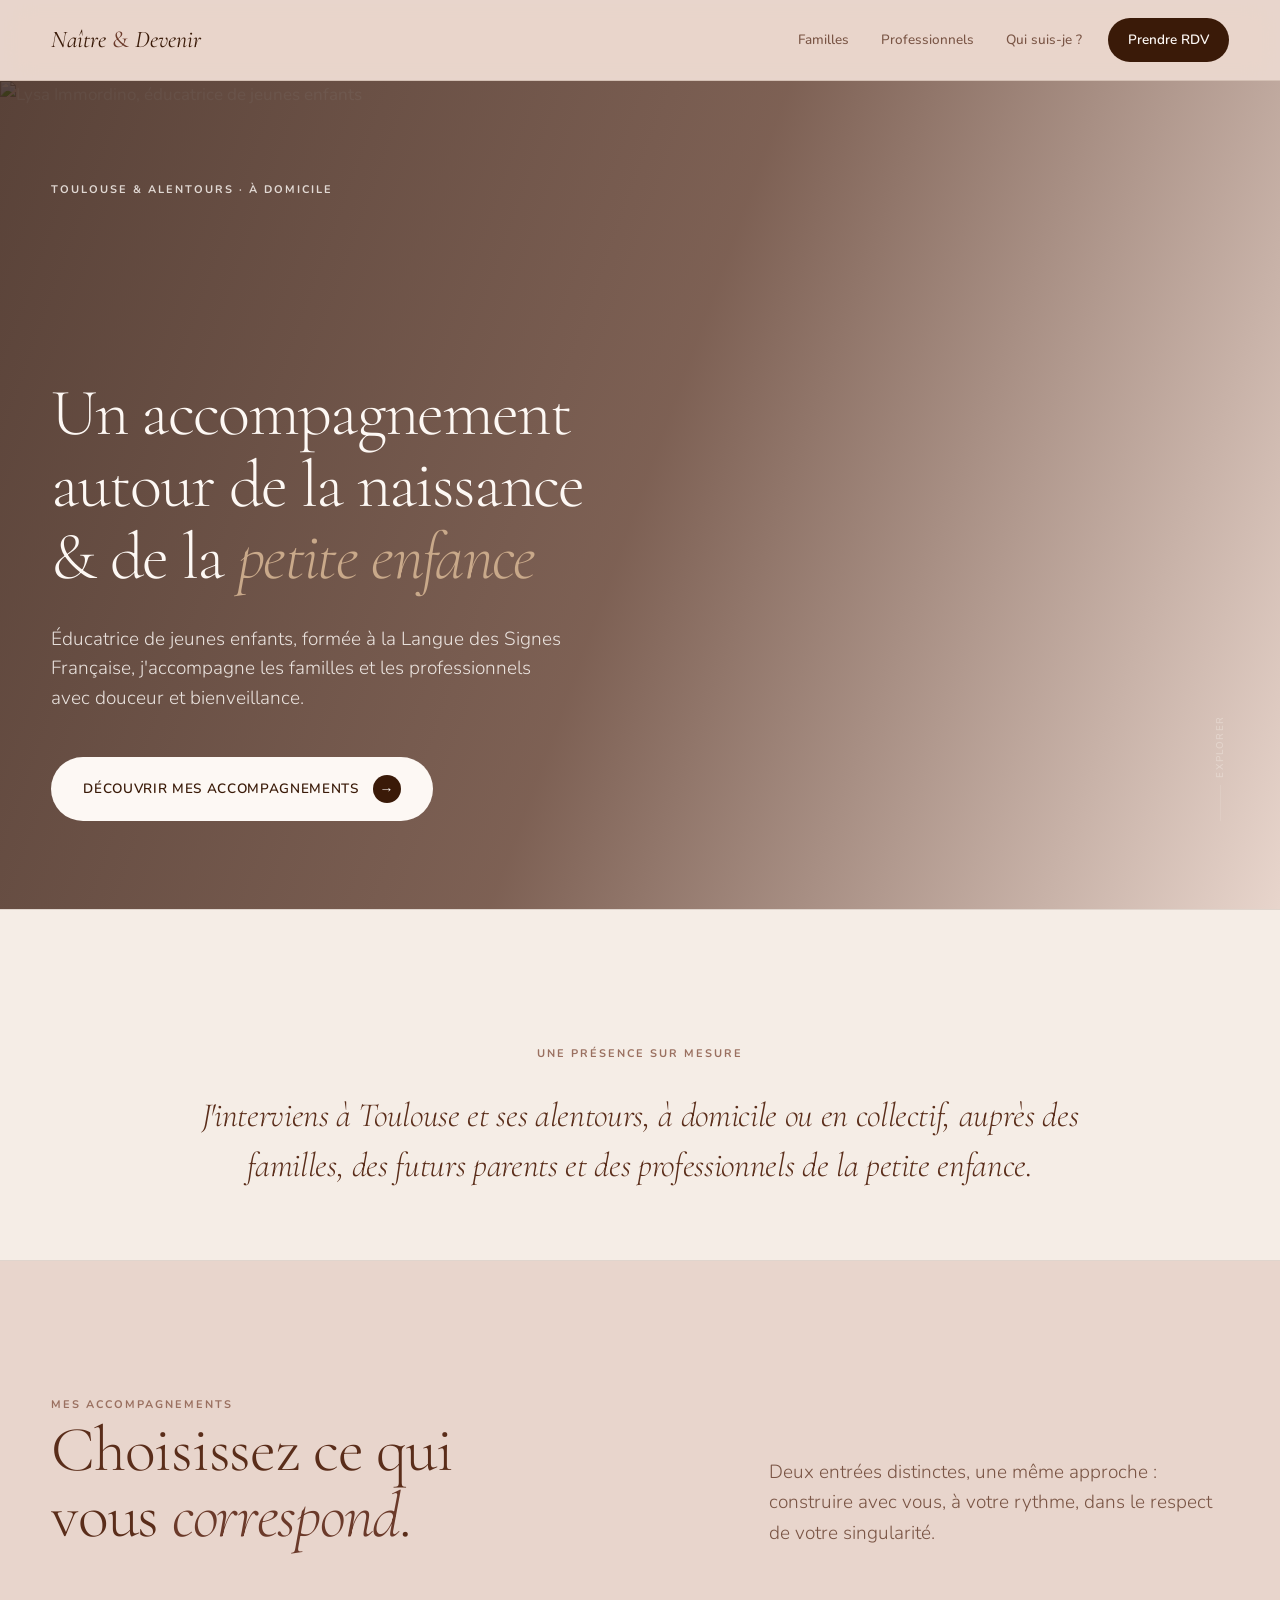
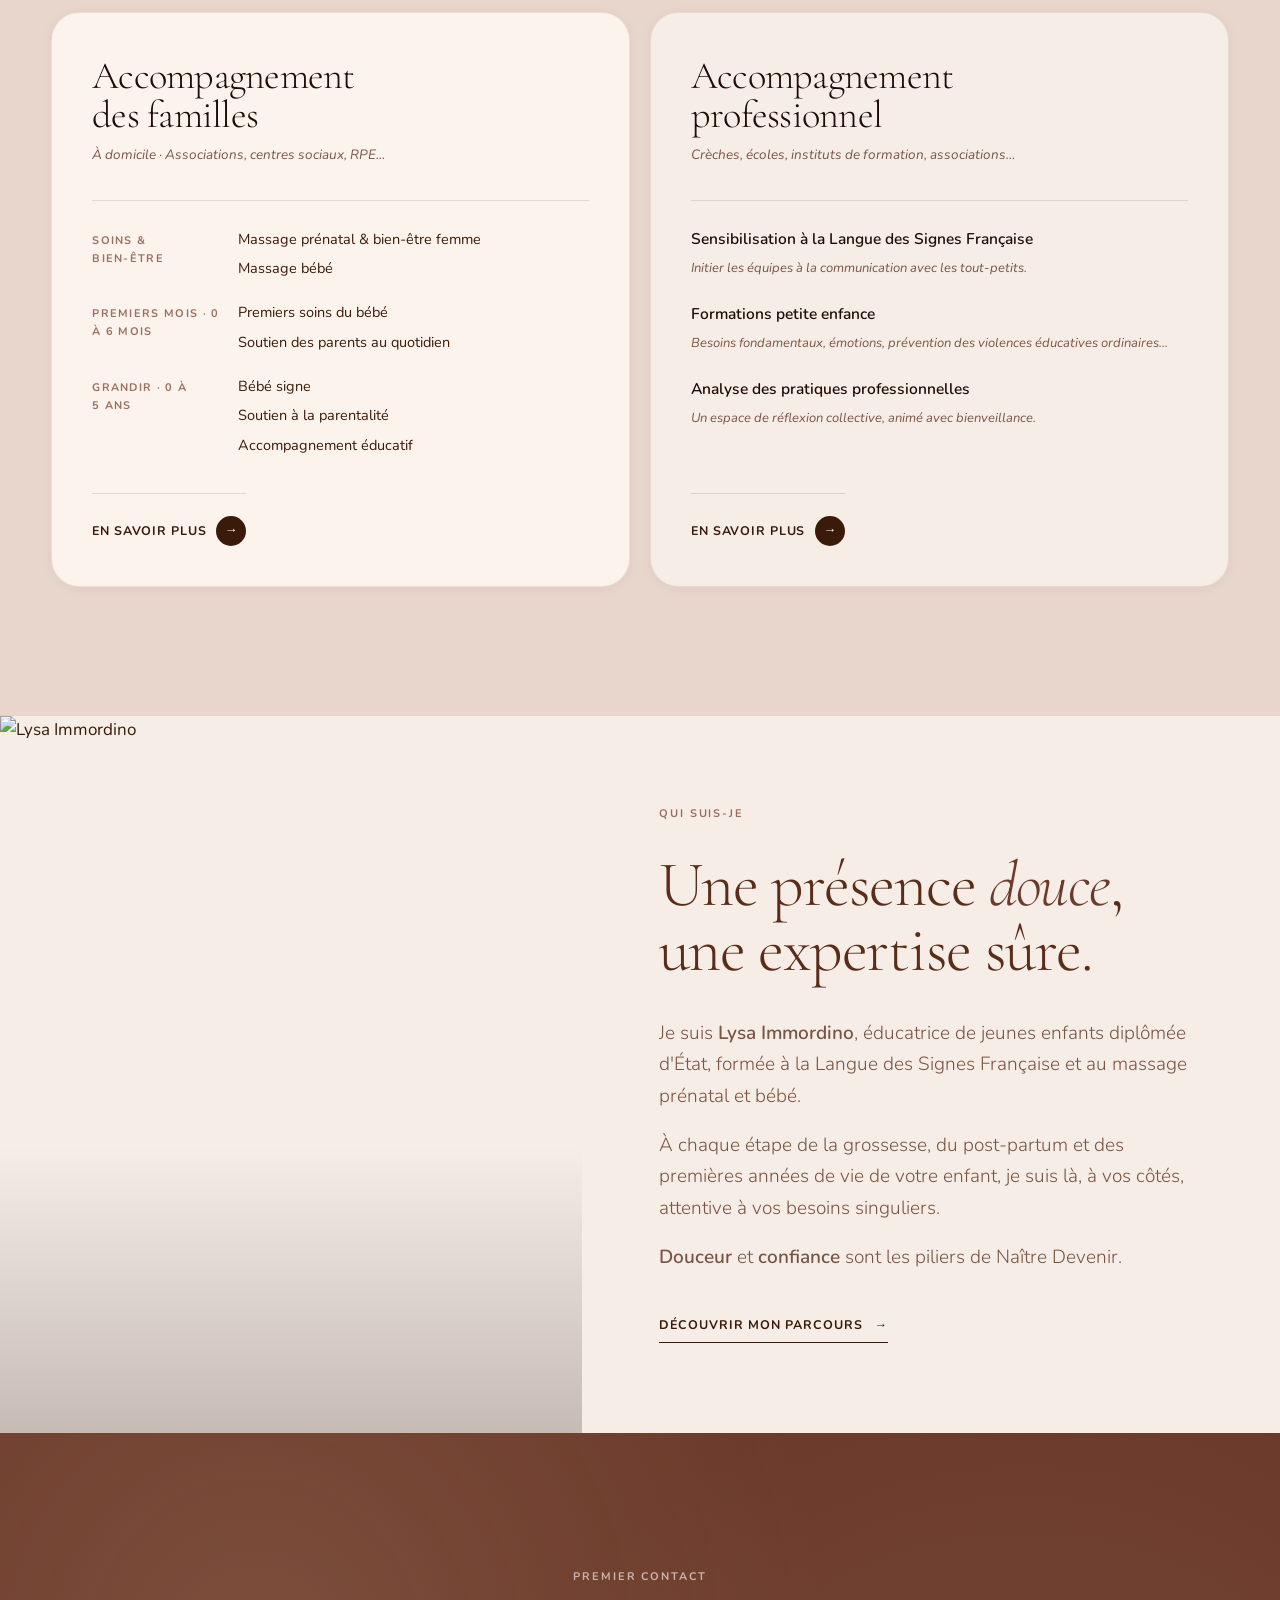
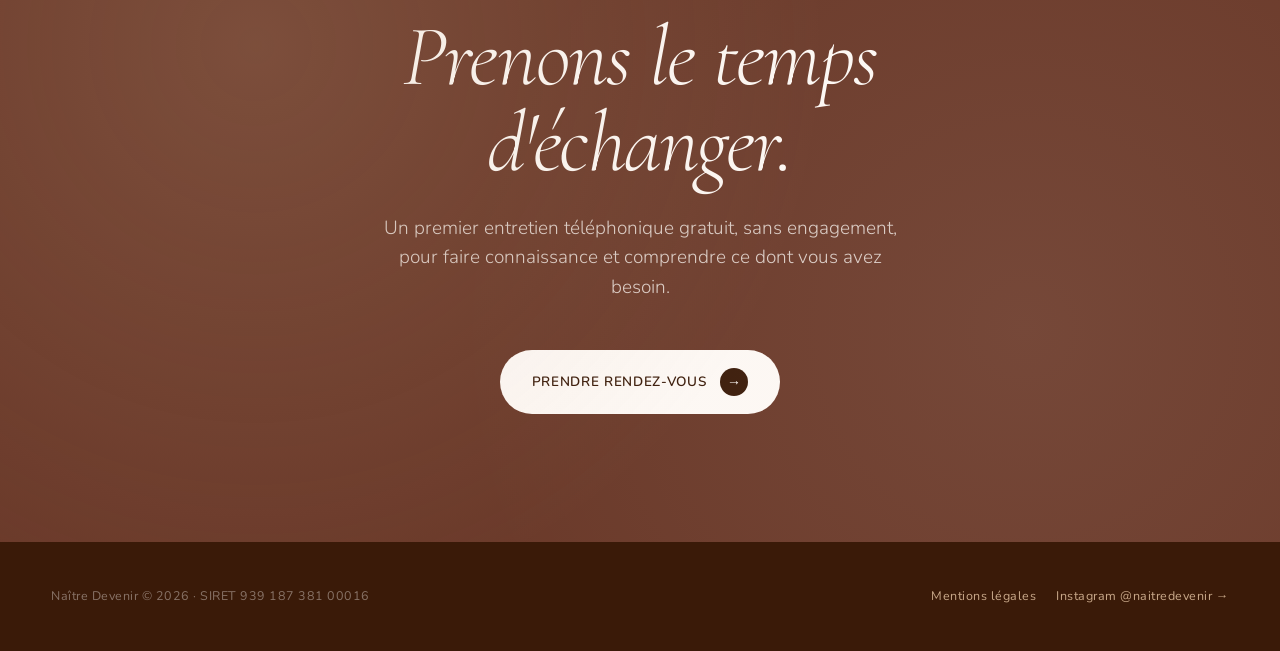
==== index.html @ 101b2326 "Add files via upload" ====
<!DOCTYPE html>
<html lang="fr">
<head>
  <meta charset="UTF-8">
  <meta name="viewport" content="width=device-width, initial-scale=1.0">
  <title>Naître Devenir — Accompagnement périnatal et petite enfance à Toulouse</title>
  <meta name="description" content="Lysa Immordino, éducatrice de jeunes enfants à Toulouse. Accompagnement des familles et formations professionnelles autour de la naissance et de la petite enfance.">
  <link rel="stylesheet" href="/style.css">
  <link rel="icon" href="/favicon.ico" type="image/x-icon">
  <link rel="icon" href="/favicon.svg" type="image/svg+xml">
  <link rel="apple-touch-icon" href="/apple-touch-icon.png">
</head>
<body>

  <!-- NAV -->
  <header class="nav">
    <div class="container nav-inner">
      <a class="nav-logo" href="/">Naître <em>&amp;</em> Devenir</a>
      <nav class="nav-links" aria-label="Navigation principale">
        <a href="/familles.html">Familles</a>
        <a href="/professionnels.html">Professionnels</a>
        <a href="/qui-suis-je.html">Qui suis-je&nbsp;?</a>
        <a href="#" class="cta js-contact">Prendre RDV</a>
      </nav>
      <button class="nav-burger js-burger" aria-label="Ouvrir le menu" aria-expanded="false">
        <span></span><span></span><span></span>
      </button>
    </div>
  </header>
  <nav class="nav-mobile" id="navMobile" aria-label="Navigation mobile">
    <a href="/familles.html">Familles</a>
    <a href="/professionnels.html">Professionnels</a>
    <a href="/qui-suis-je.html">Qui suis-je&nbsp;?</a>
    <a href="#" class="js-contact">Prendre RDV</a>
  </nav>

  <!-- HERO -->
  <section class="hero">
    <div class="hero-media">
      <img src="/images/hero-lysa.jpg" alt="Lysa Immordino, éducatrice de jeunes enfants" />
    </div>
    <div class="container hero-frame">
      <div class="hero-top">
        <span class="eyebrow">Toulouse &amp; alentours · à domicile</span>
      </div>
      <div class="hero-body">
        <h1>Un accompagnement<br>autour de la naissance<br>&amp; de la <em>petite enfance</em></h1>
        <p class="lede">Éducatrice de jeunes enfants, formée à la Langue des Signes Française, j'accompagne les familles et les professionnels avec douceur et bienveillance.</p>
        <a href="/familles.html" class="btn">
          Découvrir mes accompagnements
          <span class="btn-arrow">→</span>
        </a>
      </div>
    </div>
    <div class="scroll-hint">
      <span>Explorer</span>
      <div class="scroll-line"></div>
    </div>
  </section>

  <!-- LEDE -->
  <section class="lede-section">
    <div class="container">
      <span class="eyebrow">Une présence sur mesure</span>
      <p>J'interviens à Toulouse et ses alentours, à domicile ou en collectif, auprès des familles, des futurs parents et des professionnels de la petite enfance.</p>
    </div>
  </section>

  <!-- ACCOMPAGNEMENTS -->
  <section class="approach">
    <div class="container">
      <div class="section-head">
        <div>
          <span class="eyebrow">Mes accompagnements</span>
          <h2>Choisissez ce qui<br>vous <em>correspond</em>.</h2>
        </div>
        <p class="head-aside">Deux entrées distinctes, une même approche : construire avec vous, à votre rythme, dans le respect de votre singularité.</p>
      </div>

      <div class="approach-grid">

        <article class="approach-card approach-card--families">
          <h3 class="card-title">Accompagnement<br>des familles</h3>
          <p class="card-context">À domicile · Associations, centres sociaux, RPE…</p>
          <div class="card-groups">
            <div class="card-group">
              <span class="group-label">Soins &amp; bien-être</span>
              <ul class="group-items">
                <li>Massage prénatal &amp; bien-être femme</li>
                <li>Massage bébé</li>
              </ul>
            </div>
            <div class="card-group">
              <span class="group-label">Premiers mois · 0 à 6&nbsp;mois</span>
              <ul class="group-items">
                <li>Premiers soins du bébé</li>
                <li>Soutien des parents au quotidien</li>
              </ul>
            </div>
            <div class="card-group">
              <span class="group-label">Grandir · 0 à 5&nbsp;ans</span>
              <ul class="group-items">
                <li>Bébé signe</li>
                <li>Soutien à la parentalité</li>
                <li>Accompagnement éducatif</li>
              </ul>
            </div>
          </div>
          <a href="/familles.html" class="card-cta">
            En savoir plus <span class="arrow">→</span>
          </a>
        </article>

        <article class="approach-card approach-card--pros">
          <h3 class="card-title">Accompagnement<br>professionnel</h3>
          <p class="card-context">Crèches, écoles, instituts de formation, associations…</p>
          <ul class="pros-list">
            <li>
              <div class="body">
                <strong>Sensibilisation à la Langue des Signes Française</strong>
                <em>Initier les équipes à la communication avec les tout-petits.</em>
              </div>
            </li>
            <li>
              <div class="body">
                <strong>Formations petite enfance</strong>
                <em>Besoins fondamentaux, émotions, prévention des violences éducatives ordinaires…</em>
              </div>
            </li>
            <li>
              <div class="body">
                <strong>Analyse des pratiques professionnelles</strong>
                <em>Un espace de réflexion collective, animé avec bienveillance.</em>
              </div>
            </li>
          </ul>
          <a href="/professionnels.html" class="card-cta">
            En savoir plus <span class="arrow">→</span>
          </a>
        </article>

      </div>
    </div>
  </section>

  <!-- QUI SUIS-JE -->
  <section class="about">
    <div class="about-grid">
      <div class="about-media">
        <img src="/images/lysa-portrait.jpg" alt="Lysa Immordino" />
      </div>
      <div class="about-body">
        <span class="eyebrow">Qui suis-je</span>
        <h2>Une présence <em>douce</em>,<br>une expertise sûre.</h2>
        <p>Je suis <strong>Lysa Immordino</strong>, éducatrice de jeunes enfants diplômée d'État, formée à la Langue des Signes Française et au massage prénatal et bébé.</p>
        <p>À chaque étape de la grossesse, du post-partum et des premières années de vie de votre enfant, je suis là, à vos côtés, attentive à vos besoins singuliers.</p>
        <p><strong>Douceur</strong> et <strong>confiance</strong> sont les piliers de Naître Devenir.</p>
        <a href="/qui-suis-je.html" class="about-link">Découvrir mon parcours <span>→</span></a>
      </div>
    </div>
  </section>

  <!-- CONTACT -->
  <section class="cta-band">
    <div class="container">
      <span class="eyebrow">Premier contact</span>
      <h2>Prenons le temps<br>d'échanger.</h2>
      <p>Un premier entretien téléphonique gratuit, sans engagement, pour faire connaissance et comprendre ce dont vous avez besoin.</p>
      <a href="#" class="btn js-contact">
        Prendre rendez-vous
        <span class="btn-arrow">→</span>
      </a>
    </div>
  </section>

  <!-- FOOTER -->
  <footer>
    <div class="container footer-inner">
      <p>Naître Devenir © 2026 · SIRET 939 187 381 00016</p>
      <div class="footer-links">
        <a href="/mentions-legales.html">Mentions légales</a>
        <a href="https://www.instagram.com/naitredevenir/" target="_blank" rel="noopener">Instagram @naitredevenir →</a>
      </div>
    </div>
  </footer>

  <!-- MODAL CONTACT -->
  <div class="contact-modal" id="contactModal">
    <div class="contact-modal-overlay"></div>
    <div class="contact-modal-content">
      <button class="contact-modal-close" aria-label="Fermer">&times;</button>
      
      <h2>Prendre rendez-vous</h2>
      <p class="contact-modal-intro">Un premier échange gratuit pour discuter de vos besoins.</p>
      
      <form id="contactForm" class="contact-form">
        <div class="form-group">
          <label for="name">Nom *</label>
          <input type="text" id="name" name="name" required>
        </div>
        
        <div class="form-group">
          <label for="email">Email *</label>
          <input type="email" id="email" name="email" required>
        </div>
        
        <div class="form-group">
          <label for="phone">Téléphone</label>
          <input type="tel" id="phone" name="phone">
        </div>
        
        <div class="form-group">
          <label for="message">Message *</label>
          <textarea id="message" name="message" rows="5" required></textarea>
        </div>
        
        <button type="submit" class="btn">Envoyer</button>
      </form>
    </div>
  </div>

  <script src="/app.js"></script>

</body>
</html>
---- style.css ----
/* ============================================================
   style.css — Naître & Devenir
   ============================================================ */

@import url("https://fonts.googleapis.com/css2?family=Cormorant+Garamond:ital,wght@0,300;0,400;0,500;1,300;1,400&family=Nunito:wght@300;400;500;600;700&display=swap");

/* ============================================================
   TOKENS
   ============================================================ */
:root {
  /* Palette */
  --bg:            #e8d5cc;
  --bg-warm:       #f5ede6;
  --bg-cream:      #fdf8f4;
  --ink:           #1f0c04;
  --ink-deep:      #3a1a08;
  --ink-medium:    #5a2d1a;
  --ink-soft:      #7a5545;
  --ink-mute:      #9a7060;
  --accent:        #6b3a2a;
  --accent-light:  #c9a98a;
  --accent-mid:    #b5936f;
  --line:          rgba(58,26,8,.11);

  /* Typography */
  --serif: "Cormorant Garamond", serif;
  --sans:  "Nunito", sans-serif;
  --t-xs:   11px;
  --t-sm:   13px;
  --t-base: 17px;
  --t-md:   19px;
  --t-lg:   22px;
  --t-xl:   28px;
  --t-2xl:  36px;
  --t-hero: clamp(40px, 5.2vw, 78px);

  /* Layout */
  --max:      1320px;
  --max-read: 760px;
  --pad:      clamp(24px, 4vw, 56px);
  --sy:       clamp(80px, 10vw, 150px);
  --card-r:   28px;
}

/* ============================================================
   RESET & BASE
   ============================================================ */
*, *::before, *::after { box-sizing: border-box; margin: 0; padding: 0; }
html { scroll-behavior: smooth; }
body {
  font-family: var(--sans);
  background: var(--bg);
  color: var(--ink-deep);
  font-size: var(--t-base);
  line-height: 1.65;
  -webkit-font-smoothing: antialiased;
}
img  { display: block; max-width: 100%; }
a    { color: inherit; text-decoration: none; }
ul   { list-style: none; }
::selection { background: #e9d5cb; color: #fff; }

/* ============================================================
   LAYOUT
   ============================================================ */
.container {
  width: 100%;
  max-width: var(--max);
  margin: 0 auto;
  padding-left: var(--pad);
  padding-right: var(--pad);
}

/* ============================================================
   PRIMITIVES
   ============================================================ */
.eyebrow {
  display: inline-flex;
  align-items: center;
  font-size: var(--t-xs);
  font-weight: 700;
  letter-spacing: .18em;
  text-transform: uppercase;
  color: var(--ink-mute);
}

/* ============================================================
   NAV
   ============================================================ */
.nav {
  position: sticky; top: 0; z-index: 50;
  background: rgba(232,213,204,.88);
  backdrop-filter: saturate(160%) blur(16px);
  -webkit-backdrop-filter: saturate(160%) blur(16px);
  border-bottom: 1px solid var(--line);
}
.nav-inner {
  display: flex;
  align-items: center;
  justify-content: space-between;
  padding-top: 18px;
  padding-bottom: 18px;
}
.nav-logo {
  font-family: var(--serif);
  font-style: italic;
  font-size: 24px;
  color: var(--ink-deep);
}
.nav-logo em { font-style: normal; color: var(--accent); }
.nav-links { display: flex; align-items: center; gap: 4px; }
.nav-links a {
  font-size: 13.5px;
  color: var(--ink-soft);
  padding: 9px 14px;
  border-radius: 999px;
  transition: color .2s, background .2s;
  font-weight: 500;
}
.nav-links a:hover  { color: var(--ink-deep); background: #ebd6cc; }
.nav-links a.active { color: var(--ink-deep); background: #ebd6cc; font-weight: 700; }
.nav-links a.cta    {
  background: var(--ink-deep);
  color: var(--bg-cream);
  font-weight: 600;
  padding: 11px 20px;
  margin-left: 8px;
}
.nav-links a.cta:hover { background: var(--accent); }

/* === NAV HAMBURGER & OVERLAY === */
.nav-burger {
  display: none; flex-direction: column; justify-content: center; gap: 5px;
  background: none; border: none; cursor: pointer;
  padding: 8px; border-radius: 8px; transition: background .2s;
}
.nav-burger:hover { background: rgba(58,26,8,.08); }
.nav-burger span {
  display: block; width: 22px; height: 1.5px;
  background: var(--ink-deep); border-radius: 2px;
  transition: transform .3s ease, opacity .2s ease;
  transform-origin: center;
}
.nav-burger.open span:nth-child(1) { transform: translateY(6.5px) rotate(45deg); }
.nav-burger.open span:nth-child(2) { opacity: 0; transform: scaleX(0); }
.nav-burger.open span:nth-child(3) { transform: translateY(-6.5px) rotate(-45deg); }

.nav-mobile {
  display: none; position: fixed; inset: 0;
  background: #f5ede6; z-index: 49;
  flex-direction: column; align-items: flex-start; justify-content: center;
  padding: 80px var(--pad) 60px; gap: 4px;
}
.nav-mobile.open { display: flex; }
.nav-mobile a {
  font-family: var(--serif); font-weight: 300;
  font-size: clamp(36px,9vw,52px); line-height: 1.25;
  color: var(--ink-deep); letter-spacing: -.02em;
  padding: 6px 0; text-decoration: none;
  transition: color .2s, transform .25s cubic-bezier(.2,.7,.2,1);
}
.nav-mobile a:hover { color: var(--accent); transform: translateX(8px); }
.nav-mobile .js-contact {
  margin-top: 32px;
  font-family: var(--serif);
  font-weight: 300;
  font-size: clamp(36px, 9vw, 52px);
  line-height: 1.25;
  color: var(--ink-deep);
  letter-spacing: -.02em;
  padding: 6px 0;
  text-decoration: none;
  transition: color .2s, transform .25s cubic-bezier(.2,.7,.2,1);
}

/* ============================================================
   BUTTONS
   ============================================================ */
.btn {
  display: inline-flex;
  align-items: center;
  gap: 14px;
  padding: 18px 32px;
  font-size: 13.5px;
  font-weight: 600;
  letter-spacing: .05em;
  text-transform: uppercase;
  background: var(--bg-cream);
  color: var(--ink-deep);
  border-radius: 999px;
  transition: background .25s, transform .3s cubic-bezier(.2,.7,.2,1);
}
.btn:hover { background: #f0e6de; transform: translateX(5px); }
.btn-arrow {
  display: inline-flex;
  width: 28px; height: 28px;
  border-radius: 50%;
  background: var(--ink-deep);
  color: var(--bg-cream);
  align-items: center;
  justify-content: center;
  font-size: 14px;
  flex-shrink: 0;
}

/* ============================================================
   INDEX — HERO (full-bleed)
   ============================================================ */
.hero {
  position: relative;
  height: min(92vh, 920px);
  min-height: 640px;
  width: 100%;
  overflow: hidden;
  background: var(--bg);
  color: var(--bg-cream);
  isolation: isolate;
}
.hero-media { position: absolute; inset: 0; z-index: -2; }
.hero-media img { width: 100%; height: 100%; object-fit: cover; }
.hero-media::after {
  content: "";
  position: absolute; inset: 0;
  background: linear-gradient(
    110deg,
    rgba(53,29,19,.8) 0%,
    rgba(80,47,33,.7) 50%,
    rgba(31,12,4,0)   100%
  );
  z-index: 1;
}
.hero-frame {
  position: relative;
  height: 100%;
  display: flex;
  flex-direction: column;
  justify-content: flex-end;
  padding-top:    clamp(60px, 8vw, 100px);
  padding-bottom: clamp(48px, 7vw, 88px);
}
.hero-top { display: flex; align-items: flex-start; margin-bottom: auto; }
.hero-top .eyebrow { color: rgba(253,248,244,.82); }
.hero-body { max-width: 800px; }
.hero-body h1 {
  font-family: var(--serif);
  font-weight: 300;
  font-size: var(--t-hero);
  line-height: 1.08;
  letter-spacing: -.025em;
  color: var(--bg-cream);
  margin-top: 24px;
  margin-bottom: 32px;
}
.hero-body h1 em { font-style: italic; color: var(--accent-light); }
.hero-body .lede {
  font-size: var(--t-md);
  line-height: 1.55;
  max-width: 520px;
  color: rgba(253,248,244,.86);
  margin-bottom: 44px;
  font-weight: 300;
}

/* Scroll hint */
.scroll-hint {
  position: absolute;
  bottom: clamp(48px, 7vw, 88px);
  right: var(--pad);
  display: flex;
  flex-direction: column;
  align-items: center;
  gap: 8px;
  color: rgba(253,248,244,.32);
  font-size: .62rem;
  letter-spacing: .12em;
  text-transform: uppercase;
  font-family: var(--sans);
  font-weight: 600;
}
.scroll-hint span { writing-mode: vertical-rl; transform: rotate(180deg); }
.scroll-line {
  width: 1px; height: 36px;
  position: relative;
  background: rgba(253,248,244,.12);
  overflow: hidden;
}
.scroll-line::after {
  content: '';
  position: absolute;
  top: -100%; left: 0;
  width: 100%; height: 100%;
  background: linear-gradient(transparent, rgba(253,248,244,.65), transparent);
  animation: scrollFlow 1.8s ease-in-out infinite;
}
@keyframes scrollFlow { 0% { top: -100%; } 100% { top: 100%; } }

/* ============================================================
   INDEX — LEDE BAND
   ============================================================ */
.lede-section {
  background: var(--bg-warm);
  border-top:    1px solid var(--line);
  border-bottom: 1px solid var(--line);
  padding-top:    var(--sy);
  padding-bottom: calc(var(--sy) * .55);
  text-align: center;
}
.lede-section .eyebrow { margin-bottom: 28px; }
.lede-section p {
  font-family: var(--serif);
  font-weight: 300;
  font-style: italic;
  font-size: clamp(24px, 3vw, 34px);
  line-height: 1.45;
  color: var(--ink-medium);
  max-width: 900px;
  margin: 0 auto;
  letter-spacing: -.01em;
}

/* ============================================================
   INDEX — APPROACH CARDS
   ============================================================ */
.approach { padding-top: var(--sy); padding-bottom: var(--sy); }
.section-head {
  display: grid;
  grid-template-columns: 1fr 1.4fr;
  gap: 60px;
  align-items: end;
  margin-bottom: 64px;
}
.section-head h2 {
  font-family: var(--serif);
  font-weight: 300;
  font-size: clamp(40px, 5vw, 72px);
  line-height: 1.02;
  letter-spacing: -.02em;
  color: var(--ink-medium);
}
.section-head h2 em { font-style: italic; color: var(--accent); }
.head-aside {
  font-size: var(--t-md);
  color: var(--ink-soft);
  line-height: 1.6;
  max-width: 460px;
  margin-left: auto;
  font-weight: 300;
}
.approach-grid { display: grid; grid-template-columns: 1fr 1fr; gap: 20px; }
.approach-card {
  padding: 44px 40px 40px;
  display: flex;
  flex-direction: column;
  border-radius: var(--card-r);
  border: 1px solid rgba(58,26,8,.09);
  box-shadow: 0 2px 12px rgba(58,26,8,.05);
  transition: transform .5s cubic-bezier(.2,.7,.2,1), box-shadow .5s;
}
.approach-card:hover { transform: translateY(-3px); box-shadow: 0 8px 28px rgba(58,26,8,.09); }
.approach-card--families { background: #fbf3ec; }
.approach-card--pros     { background: var(--bg-warm); }

/* Card content block — forfaits */
.card-content { flex: 1; border-top: 1px solid rgba(58,26,8,.12); padding-top: 28px; display: flex; flex-direction: column; }
.card-content p { font-size: var(--t-base); color: var(--ink-soft); line-height: 1.65; font-weight: 300; }
.card-price-display { margin-top: auto; padding-top: 28px; }
.card-price-main {
  font-family: var(--serif); font-weight: 300;
  font-size: clamp(44px,5vw,60px);
  color: var(--ink); line-height: 1; letter-spacing: -.02em;
}
.card-price-sub  { font-size: var(--t-xs); color: var(--ink-mute); margin-top: 6px; letter-spacing: .04em; }
.card-price-note { font-size: var(--t-sm); font-style: italic; color: var(--ink-soft); margin-top: 10px; line-height: 1.5; }
.card-title {
  font-family: var(--serif);
  font-weight: 300;
  font-size: clamp(32px, 3vw, 44px);
  line-height: 1.02;
  letter-spacing: -.02em;
  color: var(--ink);
  margin-bottom: 10px;
}
.card-context { font-size: 13.5px; color: var(--ink-soft); margin-bottom: 34px; font-style: italic; line-height: 1.5; }
.card-groups {
  display: flex; flex-direction: column; gap: 22px;
  flex: 1;
  border-top: 1px solid rgba(58,26,8,.12);
  padding-top: 28px;
}
.card-group  { display: grid; grid-template-columns: 130px 1fr; gap: 16px; align-items: start; }
.group-label { font-size: var(--t-xs); font-weight: 700; letter-spacing: .12em; text-transform: uppercase; color: var(--ink-mute); padding-top: 3px; }
.group-items { display: flex; flex-direction: column; gap: 8px; }
.group-items li { font-size: 14.5px; color: var(--ink-deep); line-height: 1.5; }
.group-items li em { display: block; font-style: italic; font-size: 13px; color: var(--ink-soft); margin-top: 2px; }
.card-cta {
  display: inline-flex;
  align-items: center;
  gap: 10px;
  margin-top: 36px;
  padding-top: 22px;
  border-top: 1px solid rgba(58,26,8,.12);
  font-size: 12.5px;
  font-weight: 700;
  letter-spacing: .07em;
  text-transform: uppercase;
  color: var(--ink-deep);
  align-self: flex-start;
  transition: transform .3s cubic-bezier(.2,.7,.2,1), color .2s;
}
.card-cta:hover { transform: translateX(5px); }
.arrow {
  display: flex;
  width: 30px; height: 30px;
  border-radius: 50%;
  background: var(--ink-deep);
  color: var(--bg-cream);
  align-items: center;
  justify-content: center;
  font-size: 13px;
  flex-shrink: 0;
}
.pros-list { display: flex; flex-direction: column; gap: 22px; flex: 1; border-top: 1px solid rgba(58,26,8,.12); padding-top: 28px; }
.pros-list li { display: block; }
.pros-list li .body strong { display: block; font-size: 15.5px; color: var(--ink); font-weight: 600; margin-bottom: 4px; line-height: 1.35; }
.pros-list li .body em    { font-style: italic; font-size: 13px; color: var(--ink-soft); line-height: 1.55; }

/* ============================================================
   INDEX — ABOUT SPLIT
   ============================================================ */
.about { background: var(--bg-warm); border-top: 1px solid var(--line); }
.about-grid { display: grid; grid-template-columns: 5fr 6fr; min-height: 680px; align-items: stretch; }
.about-media { position: relative; overflow: hidden; }
.about-media img { width: 100%; height: 100%; object-fit: cover; object-position: center top; }
.about-media::after {
  content: "";
  position: absolute; inset: 0;
  background: linear-gradient(180deg, rgba(31,12,4,0) 60%, rgba(31,12,4,.22) 100%);
}
.about-body {
  padding: clamp(60px,7vw,100px) clamp(40px,6vw,80px);
  display: flex;
  flex-direction: column;
  justify-content: center;
}
.about-body .eyebrow   { margin-bottom: 28px; }
.about-body h2 {
  font-family: var(--serif);
  font-weight: 300;
  font-size: clamp(40px, 5.2vw, 64px);
  line-height: 1.02;
  letter-spacing: -.02em;
  color: var(--ink-medium);
  margin-bottom: 36px;
}
.about-body h2 em  { font-style: italic; color: var(--accent); }
.about-body p      { font-size: var(--t-md); color: var(--ink-soft); line-height: 1.65; margin-bottom: 18px; font-weight: 300; }
.about-body p strong { font-weight: 600; }
.about-body .about-sub {
  font-size: var(--t-sm);
  color: var(--ink-mute);
  font-style: italic;
  margin-bottom: 36px;
  letter-spacing: .02em;
  line-height: 1.5;
}
.about-link {
  display: inline-flex;
  align-items: center;
  gap: 12px;
  margin-top: 24px;
  font-size: 12.5px;
  font-weight: 700;
  letter-spacing: .08em;
  text-transform: uppercase;
  color: var(--ink-deep);
  align-self: flex-start;
  padding-bottom: 6px;
  border-bottom: 1.5px solid var(--ink-deep);
  transition: transform .3s cubic-bezier(.2,.7,.2,1), color .2s, border-color .2s;
}
.about-link:hover { transform: translateX(5px); color: var(--accent); border-color: var(--accent); }

/* ============================================================
   PAGE HERO — pages internes
   ============================================================ */
.page-hero {
  background: var(--bg);
  padding: clamp(48px,6vw,88px) 0 clamp(64px,8vw,108px);
  position: relative;
  overflow: hidden;
}
.page-hero--dark { background: var(--accent-mid); }

/* Variant avec image de fond */
.page-hero--image { color: var(--bg-cream); min-height: clamp(400px,55vh,700px); }
.page-hero--bottom .hero-media img { object-position: center bottom; }
.page-hero--image .hero-media { position: absolute; inset: 0; z-index: 0; }
.page-hero--image .hero-media img { width: 100%; height: 100%; object-fit: cover; }
.page-hero--image .hero-media::after {
  content: ""; position: absolute; inset: 0;
  background:
    linear-gradient(110deg,rgba(53,29,19,.82) 0%,rgba(80,47,33,.65) 45%,rgba(31,12,4,.08) 80%,rgba(31,12,4,0) 100%),
    linear-gradient(180deg,rgba(31,12,4,.12) 0%,rgba(31,12,4,0) 35%,rgba(31,12,4,.42) 100%);
  z-index: 1;
}
.page-hero--image .container    { position: relative; z-index: 2; }
.page-hero--image h1            { color: #fff; }
.page-hero--image .lead         { color: rgba(255,255,255,.88); }
.page-hero--image .eyebrow      { color: rgba(255,255,255,.75); }
.page-hero--image .hero-badge   { background: rgba(255,255,255,.2); color: #fff; }
.hero-eyebrows { display: flex; flex-direction: column; gap: 3px; margin-bottom: 0; }
.eyebrow-sub {
  font-size: var(--t-xs);
  font-weight: 400;
  letter-spacing: .12em;
  text-transform: uppercase;
  color: var(--ink-mute);
}
.page-hero--image .eyebrow-sub  { color: rgba(255,255,255,.58); }

.page-hero .eyebrow   { }
.page-hero--dark .eyebrow { color: rgba(253,248,244,.7); }

.page-hero .breadcrumb {
  font-size: var(--t-xs);
  letter-spacing: .06em;
  color: var(--ink-mute);
  margin-bottom: 16px;
}
.page-hero--dark .breadcrumb { color: rgba(253,248,244,.6); }
.page-hero .breadcrumb span { color: var(--ink-medium); font-weight: 700; }
.page-hero--dark .breadcrumb span { color: var(--bg-cream); }

.page-hero h1 {
  font-family: var(--serif);
  font-weight: 300;
  font-size: clamp(42px, 5.5vw, 72px);
  line-height: 1.04;
  letter-spacing: -.02em;
  color: #fff;
  margin-bottom: 20px;
  max-width: 780px;
}
.page-hero--dark h1 { color: var(--bg-cream); }

.page-hero .lead {
  font-size: var(--t-md);
  color: rgba(255,255,255,.88);
  font-style: italic;
  line-height: 1.65;
  max-width: 560px;
  font-weight: 300;
}
.page-hero--dark .lead { color: rgba(253,248,244,.82); }

.hero-badges { display: flex; flex-wrap: wrap; gap: 8px; margin-top: 28px; }
.hero-badge {
  display: inline-flex;
  align-items: center;
  gap: 6px;
  background: rgba(253,248,244,.55);
  border-radius: 999px;
  padding: 7px 16px;
  font-size: var(--t-xs);
  font-weight: 700;
  color: var(--ink-medium);
  letter-spacing: .04em;
}
.page-hero--dark .hero-badge { background: rgba(253,248,244,.18); color: var(--bg-cream); }

.page-wave { display: block; width: 100%; position: absolute; bottom: -1px; left: 0; }

/* Variant avec photo (qui suis-je) */
.page-hero--photo .container {
  display: flex;
  gap: clamp(24px, 4vw, 56px);
  align-items: center;
}
.hero-photo {
  width: clamp(100px, 14vw, 160px);
  height: clamp(120px, 17vw, 200px);
  border-radius: 20px;
  overflow: hidden;
  flex-shrink: 0;
}
.hero-photo img { width: 100%; height: 100%; object-fit: cover; object-position: top; }
.hero-content { flex: 1; }
.hero-content h1 {
  font-family: var(--serif);
  font-weight: 300;
  font-size: clamp(38px, 5vw, 64px);
  line-height: 1.04;
  letter-spacing: -.02em;
  color: var(--ink-medium);
  margin-bottom: 8px;
}
.hero-content .role { font-size: var(--t-sm); color: var(--ink-soft); font-style: italic; margin-bottom: 20px; line-height: 1.5; }
.hero-valeurs { display: flex; flex-wrap: wrap; gap: 6px; }
.hero-valeur {
  background: rgba(253,248,244,.7);
  border-radius: 999px;
  padding: 5px 14px;
  font-size: var(--t-xs);
  font-weight: 700;
  color: var(--ink-medium);
  letter-spacing: .04em;
}

/* ============================================================
   SECTIONS — pages internes
   ============================================================ */
.section {
  padding: clamp(48px, 6vw, 80px) 0;
  border-bottom: 1px solid var(--line);
  background: var(--bg-cream);
}
.section--warm { background: var(--bg-warm); }

.section-header { display: flex; align-items: center; gap: 12px; margin-bottom: 28px; }
.section-dot { width: 10px; height: 10px; border-radius: 50%; background: var(--accent-light); flex-shrink: 0; }
.section-dot--gold { background: var(--accent-mid); }
.section h2 {
  font-family: var(--serif);
  font-weight: 300;
  font-size: clamp(32px, 4vw, 52px);
  line-height: 1.08;
  letter-spacing: -.015em;
  color: var(--ink-medium);
}
.section-intro {
  font-size: var(--t-base);
  color: var(--ink-soft);
  line-height: 1.75;
  margin-bottom: 32px;
  max-width: 680px;
  font-weight: 300;
}

/* ============================================================
   PRESTATIONS — familles
   ============================================================ */
.prestations { display: grid; gap: 16px; }
.prestation {
  background: var(--bg-warm);
  border: 1px solid var(--line);
  border-radius: var(--card-r);
  padding: 28px 28px 24px;
  display: flex;
  gap: 24px;
  align-items: flex-start;
  transition: transform .4s cubic-bezier(.2,.7,.2,1), box-shadow .4s;
}
.prestation:hover { transform: translateY(-2px); box-shadow: 0 6px 20px rgba(58,26,8,.07); }
.section--warm .prestation { background: var(--bg-cream); }
.prestation-left { flex: 1; }
.prestation-left h3 {
  font-family: var(--serif);
  font-size: var(--t-2xl);
  font-weight: 400;
  color: var(--ink-deep);
  margin-bottom: 10px;
  line-height: 1.15;
  letter-spacing: -.01em;
}
.prestation-left p { font-size: var(--t-base); color: var(--ink-soft); line-height: 1.65; margin-bottom: 14px; font-weight: 300; }
.tag {
  display: inline-block;
  background: rgba(58,26,8,.07);
  color: var(--ink-medium);
  font-size: var(--t-xs);
  font-weight: 700;
  padding: 4px 12px;
  border-radius: 999px;
  letter-spacing: .06em;
}
.prestation-right { text-align: right; flex-shrink: 0; min-width: 110px; }
.price {
  font-family: var(--serif);
  font-size: clamp(36px, 4vw, 52px);
  font-weight: 300;
  color: var(--accent);
  line-height: 1;
}
.price-detail     { font-size: var(--t-sm); color: var(--ink-mute); margin-top: 6px; }
.price-sur-mesure { font-size: var(--t-base); font-weight: 600; color: var(--accent); font-style: italic; line-height: 1.5; }

/* ============================================================
   FORFAITS
   ============================================================ */
.forfaits { display: grid; grid-template-columns: 1fr 1fr; gap: 16px; }
.forfait {
  background: var(--accent-light);
  border-radius: var(--card-r);
  padding: 32px 28px;
}
.forfait h3 {
  font-family: var(--serif);
  font-weight: 400;
  font-size: var(--t-xl);
  color: var(--ink-deep);
  margin-bottom: 10px;
  line-height: 1.2;
}
.forfait p { font-size: var(--t-base); color: var(--ink-medium); line-height: 1.65; margin-bottom: 20px; font-weight: 300; }
.forfait .price       { font-family: var(--serif); font-size: clamp(32px, 3.5vw, 44px); font-weight: 300; color: var(--ink-deep); line-height: 1; }
.forfait .price-detail { font-size: var(--t-xs); color: var(--ink-medium); margin-top: 6px; }
.forfait-pop { background: var(--accent-mid); }
.forfait-pop h3          { color: var(--bg-cream); }
.forfait-pop p           { color: rgba(253,248,244,.85); }
.forfait-pop .price      { color: var(--bg-cream); }
.forfait-pop .price-detail { color: rgba(253,248,244,.7); }
.forfait-highlight { font-size: var(--t-sm); color: var(--ink-medium); font-style: italic; margin-top: 12px; line-height: 1.5; }
.forfait-pop .forfait-highlight { color: rgba(253,248,244,.8); }

/* ============================================================
   TEMOIGNAGES
   ============================================================ */
.temoignages { display: grid; gap: 16px; }
.temoignage {
  background: var(--bg-warm);
  border-radius: 20px;
  padding: 28px 28px 24px;
  border-left: 3px solid var(--accent-light);
}
.temoignage p { font-size: var(--t-base); color: var(--ink-soft); line-height: 1.75; font-style: italic; margin-bottom: 16px; font-weight: 300; }
.temoignage-footer { display: flex; justify-content: space-between; align-items: center; }
.temoignage-author { font-size: var(--t-xs); font-weight: 700; color: var(--ink-mute); letter-spacing: .06em; }
.stars { color: var(--accent-light); font-size: 14px; letter-spacing: 2px; }

/* ============================================================
   FAQ ACCORDION
   ============================================================ */
.faq-item { border-bottom: 1px solid var(--line); }
.faq-question {
  width: 100%;
  background: none;
  border: none;
  cursor: pointer;
  padding: 22px 0;
  display: flex;
  justify-content: space-between;
  align-items: center;
  gap: 20px;
  text-align: left;
}
.faq-question span { font-size: var(--t-base); font-weight: 500; color: var(--ink-deep); line-height: 1.4; flex: 1; }
.faq-icon {
  width: 26px; height: 26px;
  border-radius: 50%;
  background: rgba(58,26,8,.07);
  display: flex;
  align-items: center;
  justify-content: center;
  flex-shrink: 0;
  font-size: 16px;
  color: var(--accent);
  transition: transform .3s, background .2s;
  font-style: normal;
}
.faq-item.open .faq-icon { transform: rotate(45deg); background: var(--accent-light); }
.faq-answer { max-height: 0; overflow: hidden; transition: max-height .35s ease; }
.faq-answer-inner {
  font-size: var(--t-base);
  color: var(--ink-soft);
  line-height: 1.75;
  padding-bottom: 24px;
  font-weight: 300;
  max-width: var(--max-read);
}
.faq-answer-inner strong { font-weight: 600; }
.faq-answer-inner ul { margin: 10px 0 0; padding: 0; display: flex; flex-direction: column; gap: 6px; }
.faq-answer-inner ul li { padding-left: 18px; position: relative; }
.faq-answer-inner ul li::before { content: "·"; position: absolute; left: 0; color: var(--accent-light); font-size: 20px; line-height: 1; }
.faq-item.open .faq-answer { max-height: 800px; }

/* Section FAQ avec titre (Familles / Pros) */
.faq-section { margin-bottom: 16px; }
.faq-section-header {
  display: flex;
  align-items: center;
  gap: 12px;
  margin-bottom: 8px;
  padding-bottom: 20px;
  border-bottom: 1px solid var(--line);
}
.faq-section-header h3 {
  font-family: var(--serif);
  font-weight: 300;
  font-size: clamp(22px, 2.5vw, 30px);
  color: var(--ink-medium);
  letter-spacing: -.01em;
}

/* ============================================================
   PARCOURS — qui suis-je
   ============================================================ */
.parcours { display: grid; gap: 14px; }
.etape {
  display: flex;
  gap: 20px;
  align-items: flex-start;
  background: var(--bg-warm);
  border: 1px solid var(--line);
  border-radius: 20px;
  padding: 24px 24px 20px;
}
.etape-annee {
  font-family: var(--serif);
  font-style: italic;
  font-size: var(--t-xl);
  font-weight: 300;
  color: var(--accent-light);
  min-width: 52px;
  padding-top: 2px;
  line-height: 1;
}
.etape-content h3 { font-size: var(--t-lg); font-weight: 700; color: var(--ink-deep); margin-bottom: 6px; line-height: 1.3; }
.etape-content p  { font-size: var(--t-base); color: var(--ink-soft); line-height: 1.65; font-weight: 300; }
.etape-tag {
  display: inline-block;
  background: rgba(58,26,8,.07);
  color: var(--ink-medium);
  font-size: var(--t-xs);
  font-weight: 700;
  padding: 4px 12px;
  border-radius: 999px;
  margin-top: 10px;
  letter-spacing: .06em;
}

/* Citation */
.citation {
  background: var(--bg-warm);
  border-radius: 20px;
  padding: 32px 28px;
  border-left: 3px solid var(--accent-light);
  margin-bottom: 32px;
}
.citation p {
  font-family: var(--serif);
  font-size: clamp(18px, 2.2vw, 24px);
  color: var(--ink-medium);
  line-height: 1.65;
  font-style: italic;
  font-weight: 300;
}

/* Texte libre */
.texte p { font-size: var(--t-base); color: var(--ink-soft); line-height: 1.8; margin-bottom: 16px; font-weight: 300; }
.texte p:last-child { margin-bottom: 0; }
.texte strong { font-weight: 600; }

/* Valeurs */
.valeurs-grid { display: grid; grid-template-columns: repeat(2, 1fr); gap: 16px; }
.valeur-card { background: var(--bg-warm); border-radius: 20px; padding: 28px 24px; text-align: center; }
.valeur-mot {
  font-family: var(--serif);
  font-size: clamp(26px, 3vw, 36px);
  color: var(--ink-medium);
  font-style: italic;
  font-weight: 300;
  margin-bottom: 10px;
  line-height: 1;
}
.valeur-desc { font-size: var(--t-base); color: var(--ink-soft); line-height: 1.6; font-weight: 300; }

/* ============================================================
   PROS — WHAT GRID
   ============================================================ */
.what-grid { display: grid; grid-template-columns: 1fr 1fr; gap: 14px; }
.what-item {
  background: var(--bg-warm);
  border-radius: 16px;
  padding: 22px 22px 18px;
  border-left: 3px solid var(--accent-mid);
}
.what-item h3 { font-size: var(--t-base); font-weight: 700; color: var(--ink-deep); margin-bottom: 8px; }
.what-item p  { font-size: var(--t-sm); color: var(--ink-soft); line-height: 1.65; font-weight: 300; }

/* ============================================================
   PROCESS STEPS
   ============================================================ */
.process { display: grid; grid-template-columns: repeat(3, 1fr); gap: 20px; }
.process-step { text-align: center; padding: 28px 20px; }
.step-num {
  width: 40px; height: 40px;
  border-radius: 50%;
  background: var(--accent-light);
  color: var(--ink-deep);
  font-size: 15px;
  font-weight: 700;
  display: flex;
  align-items: center;
  justify-content: center;
  margin: 0 auto 18px;
}
.step-num--gold { background: var(--accent-mid); color: var(--bg-cream); }
.process-step h3 { font-size: var(--t-base); font-weight: 700; color: var(--ink-deep); margin-bottom: 8px; }
.process-step p  { font-size: var(--t-sm); color: var(--ink-soft); line-height: 1.65; font-weight: 300; }

/* ============================================================
   PROS — PRESTATIONS (variante sans prix)
   ============================================================ */
.prestation--pros { display: block; }
.prestation--pros .prestation-top { display: flex; justify-content: space-between; align-items: flex-start; gap: 16px; margin-bottom: 12px; }
.prestation--pros h3 {
  font-family: var(--serif);
  font-size: var(--t-2xl);
  font-weight: 400;
  color: var(--ink-deep);
  line-height: 1.15;
}
.prestation-tarif {
  font-size: var(--t-xs);
  font-weight: 700;
  color: var(--accent);
  font-style: italic;
  background: rgba(58,26,8,.06);
  padding: 6px 14px;
  border-radius: 999px;
  white-space: nowrap;
  flex-shrink: 0;
  letter-spacing: .04em;
}
.prestation-tags { display: flex; flex-wrap: wrap; gap: 6px; margin-top: 16px; }
.tag-public { background: rgba(58,26,8,.1); }
.prestation--pros p { font-size: var(--t-base); color: var(--ink-soft); line-height: 1.65; margin-bottom: 16px; font-weight: 300; }
.section--warm .what-item { background: var(--bg-cream); }

/* ============================================================
   CTA BAND
   ============================================================ */
.cta-band {
  position: relative;
  padding-top:    var(--sy);
  padding-bottom: var(--sy);
  background: var(--accent);
  color: var(--bg-cream);
  text-align: center;
  overflow: hidden;
}
.cta-band::before {
  content: "";
  position: absolute; inset: 0;
  pointer-events: none;
  background:
    radial-gradient(circle at 20% 30%, rgba(201,169,138,.18), transparent 50%),
    radial-gradient(circle at 80% 70%, rgba(245,237,230,.08), transparent 50%);
}
.cta-band .eyebrow  { color: rgba(253,248,244,.65); margin-bottom: 28px; }
.cta-band h2 {
  font-family: var(--serif);
  font-weight: 300;
  font-style: italic;
  font-size: clamp(46px, 7vw, 86px);
  line-height: 1;
  letter-spacing: -.02em;
  margin-bottom: 28px;
}
.cta-band p { font-size: var(--t-md); color: rgba(253,248,244,.76); max-width: 520px; margin: 0 auto 48px; line-height: 1.55; font-weight: 300; }
.cta-band .btn       { background: var(--bg-cream); color: var(--ink-deep); }
.cta-band .btn:hover { background: #f0e6de; }

/* ============================================================
   MENTIONS LÉGALES
   ============================================================ */
.ml-page {
  background: var(--bg-cream);
  padding: clamp(48px, 6vw, 88px) 0 clamp(64px, 8vw, 108px);
}
.ml-container {
  max-width: 720px;
}
.ml-intro {
  margin-bottom: clamp(40px, 5vw, 64px);
}
.ml-intro .eyebrow { margin-bottom: 16px; }
.ml-intro h1 {
  font-family: var(--serif);
  font-weight: 300;
  font-size: clamp(36px, 5vw, 60px);
  line-height: 1.06;
  letter-spacing: -.02em;
  color: var(--ink-medium);
  margin-bottom: 20px;
}
.ml-intro p {
  font-size: var(--t-sm);
  color: var(--ink-soft);
  line-height: 1.75;
  font-style: italic;
  font-weight: 300;
  max-width: 600px;
}
.ml-section {
  padding: 28px 0;
  border-bottom: 1px solid var(--line);
}
.ml-section:last-child { border-bottom: none; }
.ml-section h2 {
  font-family: var(--serif);
  font-weight: 400;
  font-size: var(--t-xl);
  color: var(--ink-medium);
  margin-bottom: 16px;
  line-height: 1.2;
}
.ml-section p {
  font-size: var(--t-sm);
  color: var(--ink-soft);
  line-height: 1.8;
  margin-bottom: 10px;
  font-weight: 300;
}
.ml-section p:last-child { margin-bottom: 0; }
.ml-section strong { font-weight: 600; color: var(--ink-deep); }
.ml-section a { color: var(--accent); text-decoration: underline; text-underline-offset: 3px; }
.ml-section a:hover { color: var(--ink-deep); }
.ml-section em { font-style: italic; color: var(--ink-mute); }

/* ============================================================
   FOOTER — ajout lien mentions légales
   ============================================================ */
.footer-links {
  display: flex;
  align-items: center;
  gap: 20px;
  flex-wrap: wrap;
}
.footer-links a { font-size: 12.5px; letter-spacing: .04em; color: var(--accent-light); transition: color .2s; }
.footer-links a:hover { color: var(--bg-cream); }

/* ============================================================
   CONTACT MODAL
   ============================================================ */
.contact-modal {
  display: none;
  position: fixed; inset: 0;
  z-index: 100;
  align-items: center;
  justify-content: center;
  padding: var(--pad);
}
.contact-modal.open { display: flex; }

.contact-modal-overlay {
  position: absolute; inset: 0;
  background: rgba(31,12,4,.55);
  backdrop-filter: blur(4px);
  -webkit-backdrop-filter: blur(4px);
  animation: fadeIn .25s ease;
}

.contact-modal-content {
  position: relative;
  background: var(--bg-cream);
  border-radius: var(--card-r);
  padding: clamp(32px, 5vw, 56px);
  width: 100%;
  max-width: 560px;
  max-height: 90vh;
  overflow-y: auto;
  box-shadow: 0 24px 64px rgba(31,12,4,.2);
  animation: slideUp .3s cubic-bezier(.2,.7,.2,1);
}

.contact-modal-close {
  position: absolute; top: 20px; right: 20px;
  background: rgba(58,26,8,.07);
  border: none; cursor: pointer;
  width: 36px; height: 36px;
  border-radius: 50%;
  font-size: 20px;
  color: var(--ink-soft);
  display: flex; align-items: center; justify-content: center;
  transition: background .2s, color .2s;
  line-height: 1;
}
.contact-modal-close:hover { background: rgba(58,26,8,.14); color: var(--ink-deep); }

.contact-modal-content h2 {
  font-family: var(--serif);
  font-weight: 300;
  font-size: clamp(28px, 3.5vw, 40px);
  color: var(--ink-medium);
  line-height: 1.1;
  letter-spacing: -.02em;
  margin-bottom: 8px;
}
.contact-modal-intro {
  font-size: var(--t-sm);
  color: var(--ink-soft);
  font-style: italic;
  margin-bottom: 32px;
}

/* Formulaire */
.contact-form { display: flex; flex-direction: column; gap: 18px; }

.form-group { display: flex; flex-direction: column; gap: 6px; }
.form-group label {
  font-size: var(--t-xs);
  font-weight: 700;
  letter-spacing: .08em;
  text-transform: uppercase;
  color: var(--ink-mute);
}
.form-group input,
.form-group textarea {
  font-family: var(--sans);
  font-size: var(--t-base);
  color: var(--ink-deep);
  background: var(--bg-warm);
  border: 1px solid var(--line);
  border-radius: 12px;
  padding: 13px 16px;
  outline: none;
  transition: border-color .2s, box-shadow .2s;
  resize: vertical;
}
.form-group input:focus,
.form-group textarea:focus {
  border-color: var(--accent-light);
  box-shadow: 0 0 0 3px rgba(201,169,138,.18);
}
.form-group textarea { min-height: 120px; }

.field-error {
  font-size: var(--t-xs);
  color: #c0392b;
  font-style: italic;
  min-height: 16px;
}
.field-invalid {
  border-color: #c0392b !important;
  box-shadow: 0 0 0 3px rgba(192,57,43,.12) !important;
}

.contact-form .btn {
  align-self: flex-start;
  margin-top: 8px;
  background: var(--ink-deep);
  color: var(--bg-cream);
  border: none;
  cursor: pointer;
}
.contact-form .btn:hover { background: var(--accent); transform: translateX(5px); }
.contact-form .btn:disabled { opacity: .6; cursor: not-allowed; transform: none; }

/* Message succès */
.form-success {
  text-align: center;
  padding: 32px 0 16px;
}
.form-success p:first-child {
  font-family: var(--serif);
  font-size: clamp(26px, 3vw, 36px);
  font-weight: 300;
  color: var(--ink-medium);
  margin-bottom: 10px;
}
.form-success p:last-child {
  font-size: var(--t-base);
  color: var(--ink-soft);
  font-style: italic;
}

/* Animations */
@keyframes fadeIn  { from { opacity: 0; } to { opacity: 1; } }
@keyframes slideUp { from { opacity: 0; transform: translateY(20px); } to { opacity: 1; transform: translateY(0); } }

/* Responsive modal */
@media (max-width: 900px) {
  .contact-modal { align-items: flex-end; padding: 0; }
  .contact-modal-content {
    border-radius: var(--card-r) var(--card-r) 0 0;
    max-height: 92vh;
    width: 100%;
    padding: 28px 24px 32px;
  }
  .contact-modal-content h2 { font-size: 28px; margin-bottom: 4px; }
  .contact-modal-intro { margin-bottom: 20px; }
  .contact-form { gap: 12px; }
  .form-group textarea { min-height: 80px; }
  .contact-form .btn { margin-top: 4px; }
}

/* ============================================================
   FOOTER
   ============================================================ */
footer { background: var(--ink-deep); padding-top: 44px; padding-bottom: 44px; }
.footer-inner { display: flex; justify-content: space-between; align-items: center; gap: 16px; flex-wrap: wrap; }
.footer-inner p { font-size: 12.5px; letter-spacing: .04em; color: rgba(253,248,244,.4); }
.footer-inner a { font-size: 12.5px; letter-spacing: .04em; color: var(--accent-light); transition: color .2s; }
.footer-inner a:hover { color: var(--bg-cream); }

/* ============================================================
   RESPONSIVE
   ============================================================ */
@media (max-width: 900px) {
  /* Nav */
  .nav-links { display: none; }
  .nav-burger { display: flex; }

  /* Index hero */
  .scroll-hint { display: none; }
  .hero-body h1    { margin-top: 12px; margin-bottom: 18px; }
  .hero-body .lede { font-size: 17px; margin-bottom: 26px; }

  /* Buttons */
  .btn { padding: 12px 20px; font-size: 12px; gap: 10px; }
  .btn-arrow { width: 24px; height: 24px; font-size: 12px; }

  /* Index sections */
  .section-head  { grid-template-columns: 1fr; gap: 20px; }
  .head-aside    { margin-left: 0; font-size: 17px; }
  .approach-grid { grid-template-columns: 1fr; }
  .card-group    { grid-template-columns: 1fr; gap: 6px; }

  /* About split */
  .about-grid { grid-template-columns: 1fr; }
  .about-media { min-height: 360px; order: 2; }
  .about-body  { order: 1; }
  .about-body p { font-size: 17px; }

  /* Lede + CTA alignment */
  .lede-section       { text-align: left; }
  .lede-section p     { margin: 0; }
  .cta-band           { text-align: left; }
  .cta-band p         { margin-left: 0; margin-right: 0; font-size: 17px; }

  /* Prestations */
  .prestation { flex-direction: column; }
  .prestation-right { text-align: left; min-width: unset; align-self: flex-start; }
  .prestation--pros .prestation-top { flex-direction: column; align-items: flex-start; gap: 10px; }

  /* Inner pages grids */
  .forfaits      { grid-template-columns: 1fr; }
  .what-grid     { grid-template-columns: 1fr; }
  .valeurs-grid  { grid-template-columns: 1fr; }
  .process       { grid-template-columns: 1fr; gap: 4px; }
  .process-step  { padding: 16px 0; text-align: left; }
  .step-num      { margin: 0 0 12px; }
}

@media (max-width: 900px) {
  .scroll-hint { display: none; }
}
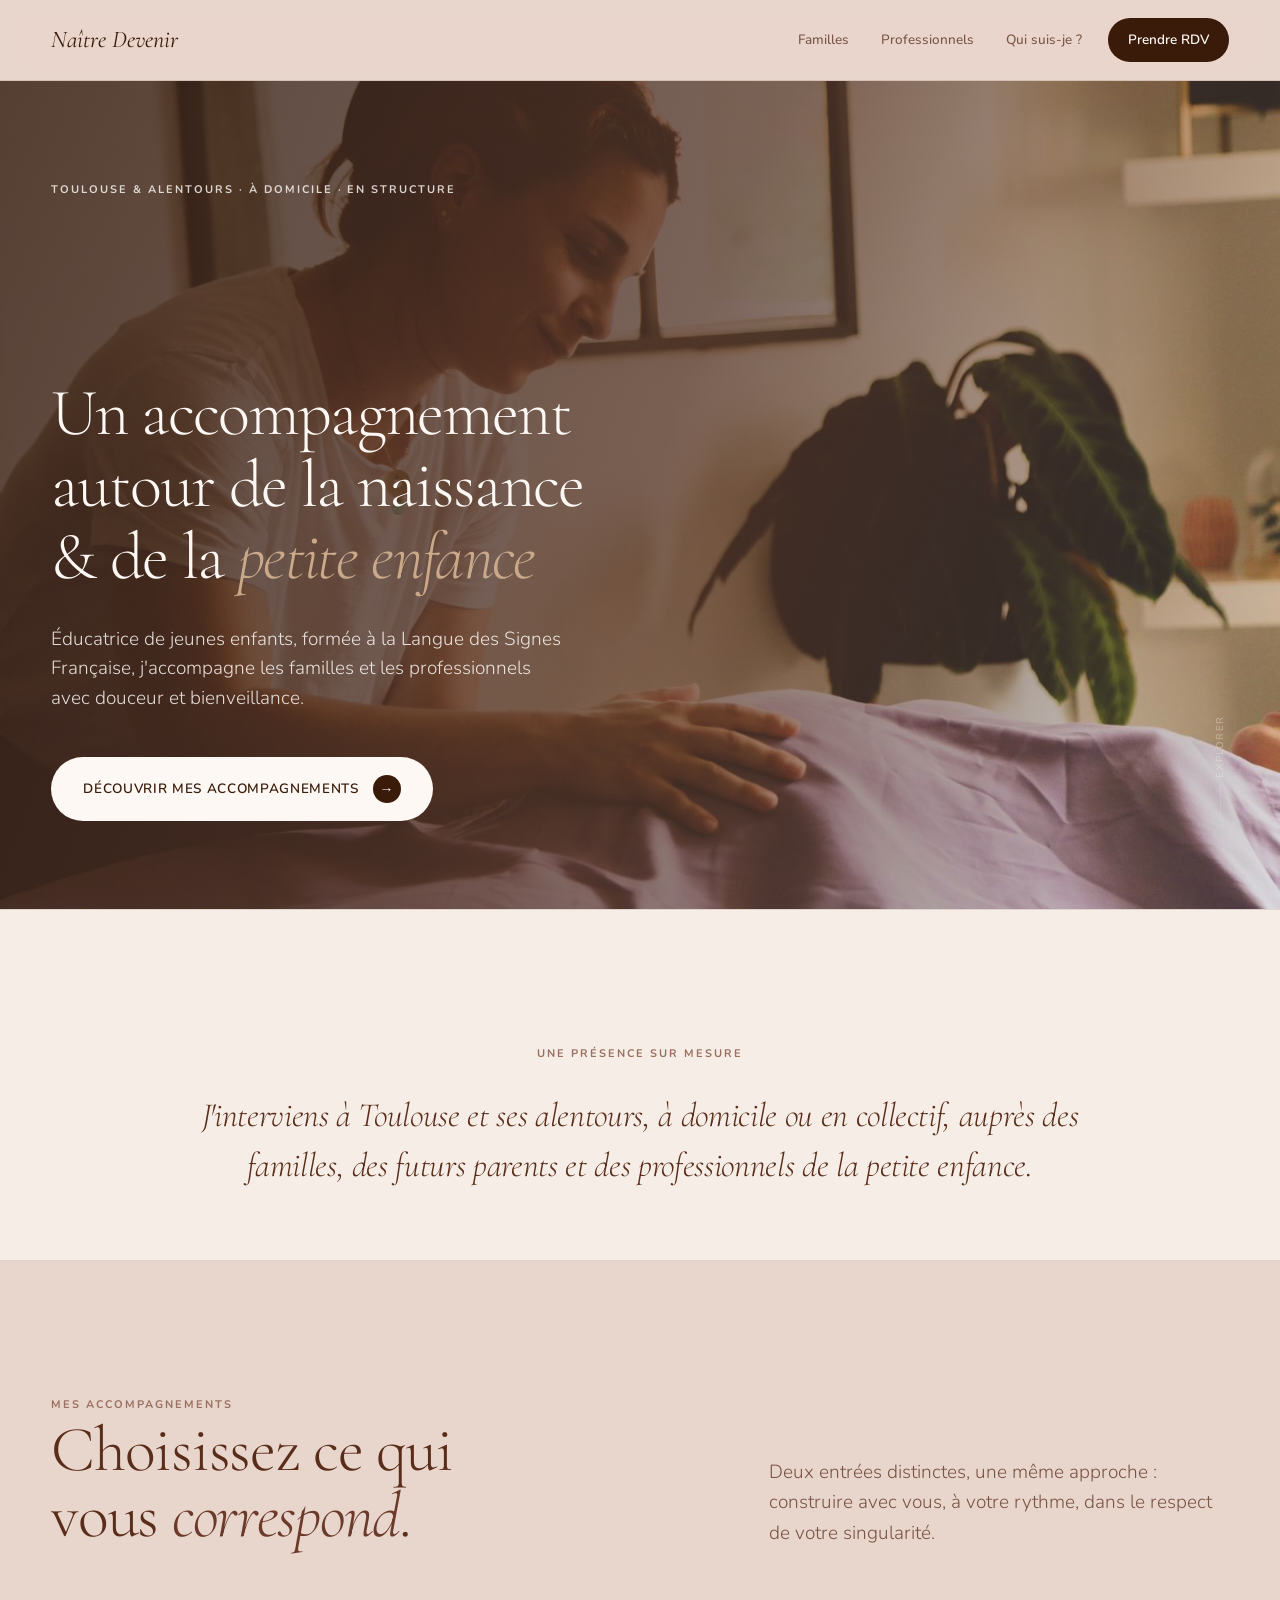
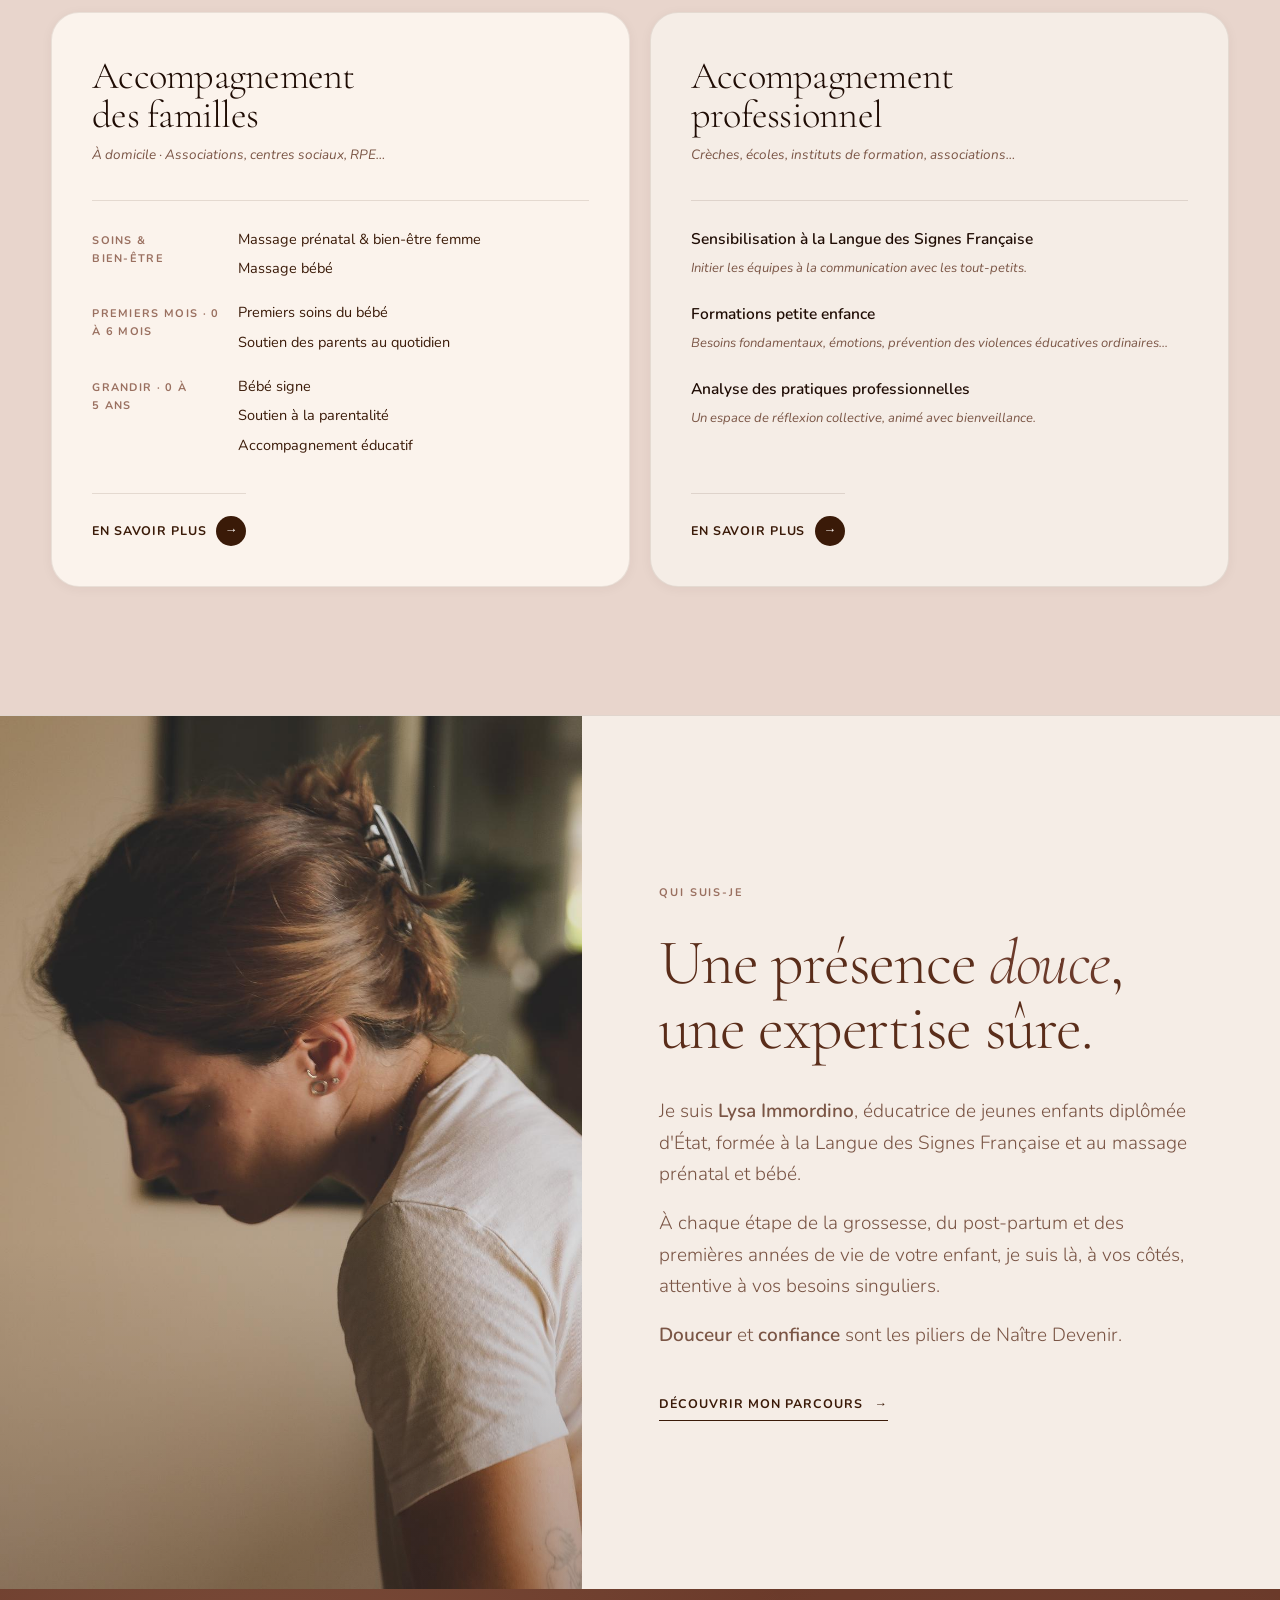
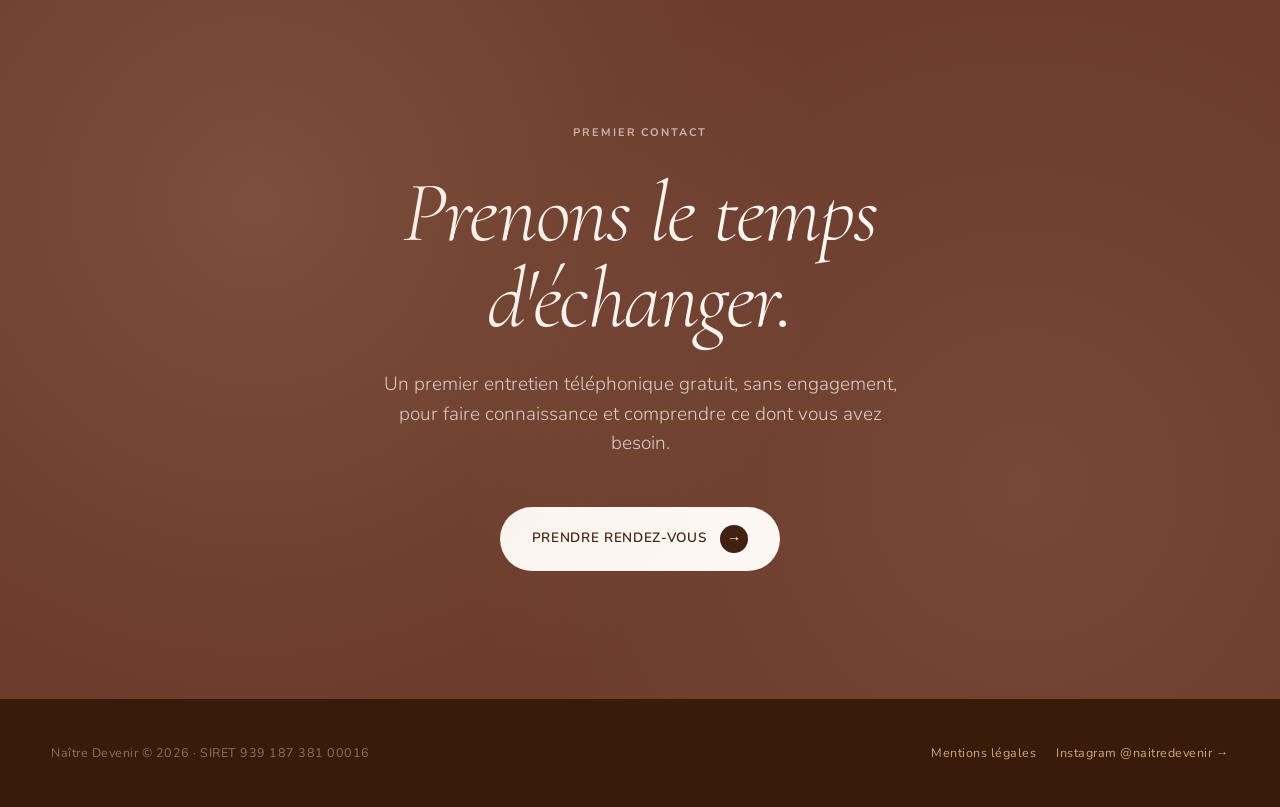
==== commit c5a433d8: "Update index.html" ====
--- a/index.html
+++ b/index.html
@@ -15,7 +15,7 @@
   <!-- NAV -->
   <header class="nav">
     <div class="container nav-inner">
-      <a class="nav-logo" href="/">Naître <em>&amp;</em> Devenir</a>
+      <a class="nav-logo" href="/">Naître Devenir</a>
       <nav class="nav-links" aria-label="Navigation principale">
         <a href="/familles.html">Familles</a>
         <a href="/professionnels.html">Professionnels</a>
@@ -41,7 +41,7 @@
     </div>
     <div class="container hero-frame">
       <div class="hero-top">
-        <span class="eyebrow">Toulouse &amp; alentours · à domicile</span>
+        <span class="eyebrow">Toulouse &amp; alentours · à domicile · en structure</span>
       </div>
       <div class="hero-body">
         <h1>Un accompagnement<br>autour de la naissance<br>&amp; de la <em>petite enfance</em></h1>
@@ -222,4 +222,4 @@
   <script src="/app.js"></script>
 
 </body>
-</html>+</html>
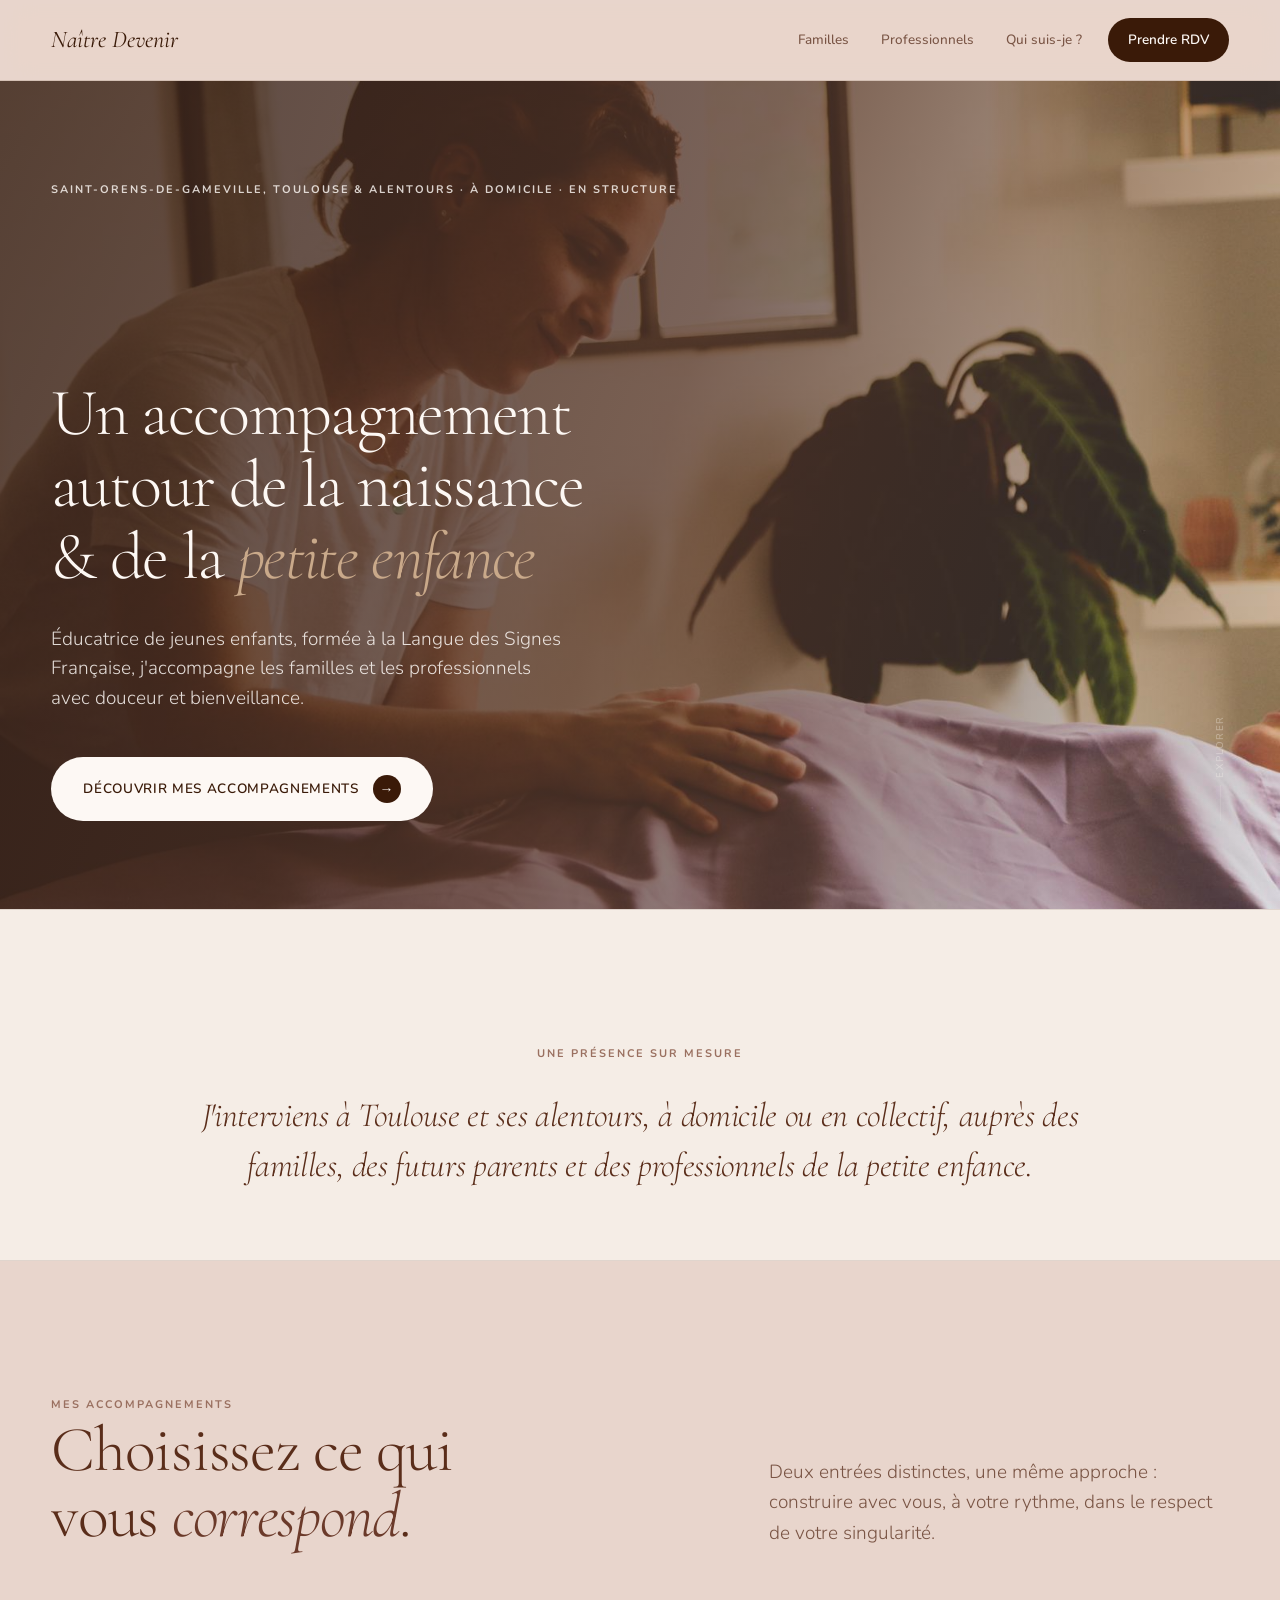
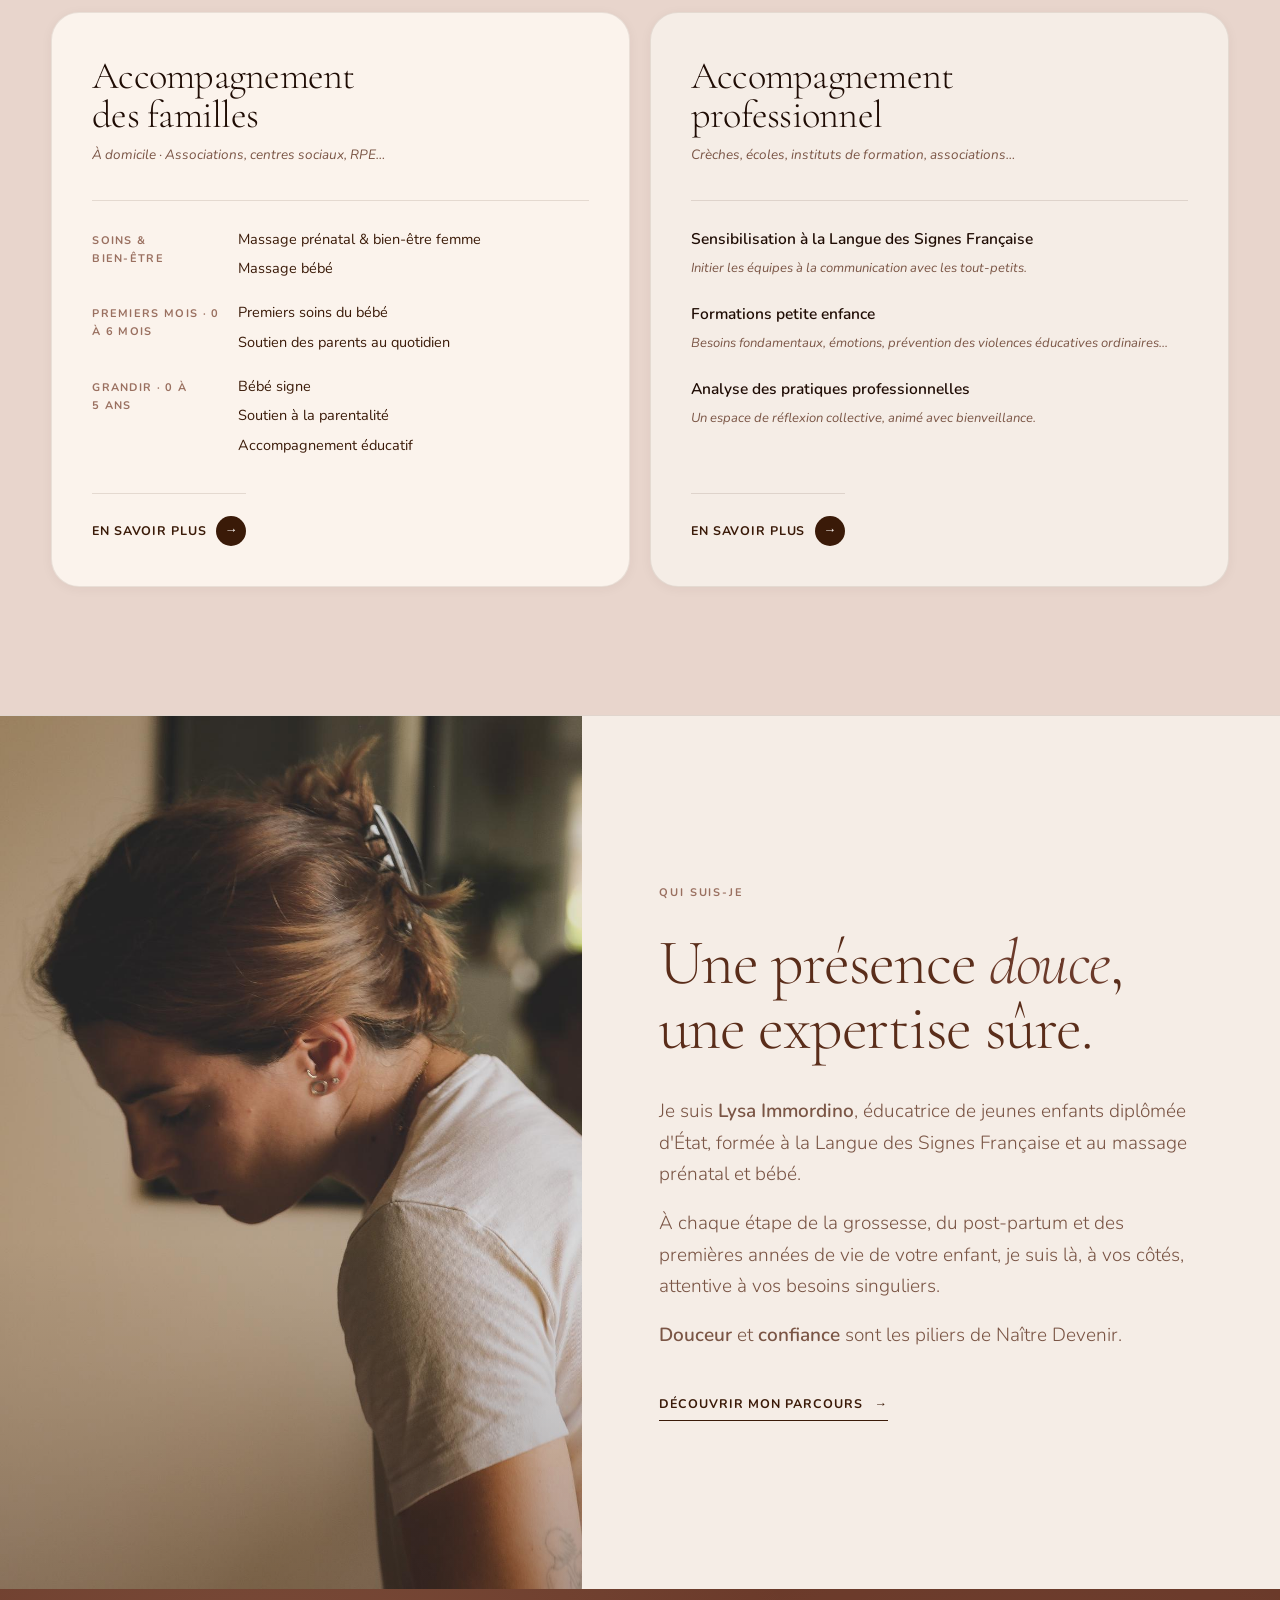
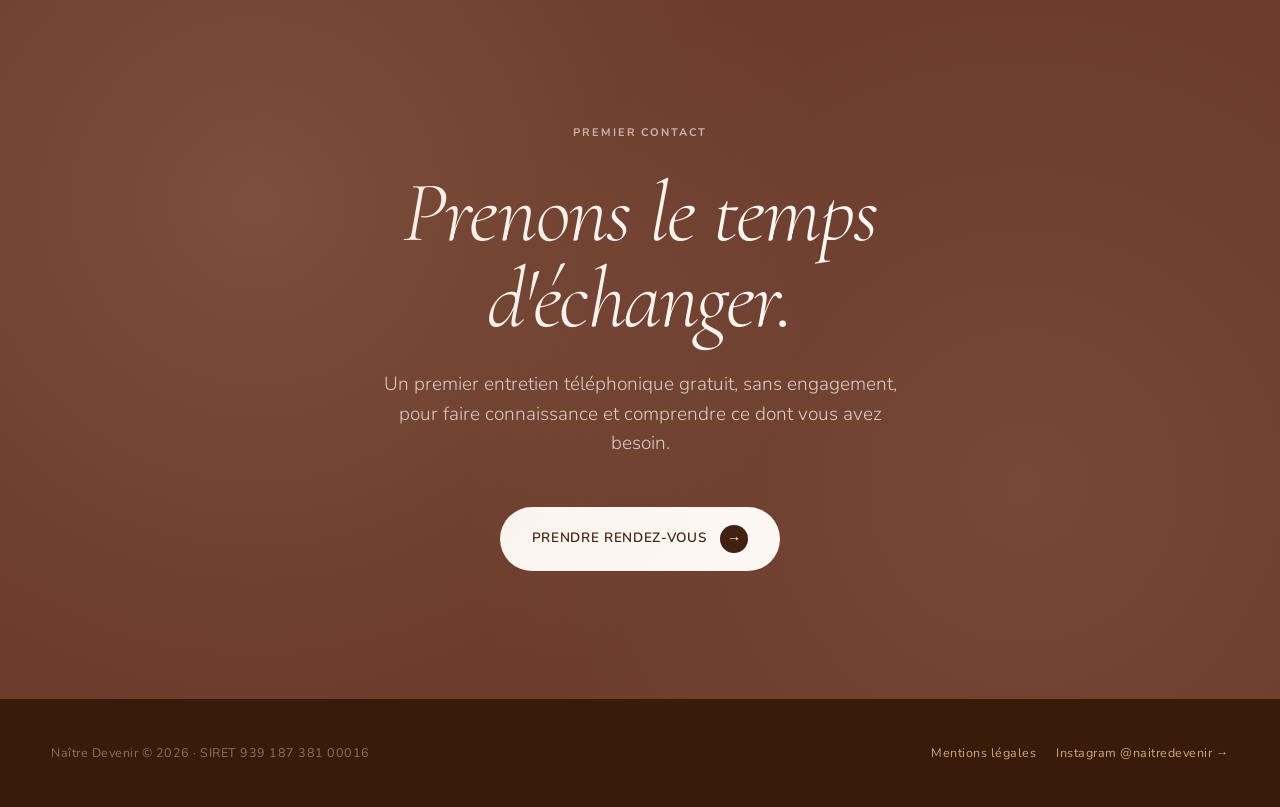
==== commit 13c268bf: "Update index.html" ====
--- a/index.html
+++ b/index.html
@@ -3,7 +3,7 @@
 <head>
   <meta charset="UTF-8">
   <meta name="viewport" content="width=device-width, initial-scale=1.0">
-  <title>Naître Devenir — Accompagnement périnatal et petite enfance à Toulouse</title>
+  <title>Naître Devenir — Accompagnement périnatal et petite enfance à Saint-Orens-de-Gameville, Toulouse<em>&amp;</em>alentours</title>
   <meta name="description" content="Lysa Immordino, éducatrice de jeunes enfants à Toulouse. Accompagnement des familles et formations professionnelles autour de la naissance et de la petite enfance.">
   <link rel="stylesheet" href="/style.css">
   <link rel="icon" href="/favicon.ico" type="image/x-icon">
@@ -41,7 +41,7 @@
     </div>
     <div class="container hero-frame">
       <div class="hero-top">
-        <span class="eyebrow">Toulouse &amp; alentours · à domicile · en structure</span>
+        <span class="eyebrow">Saint-Orens-de-gameville, Toulouse &amp; alentours · à domicile · en structure</span>
       </div>
       <div class="hero-body">
         <h1>Un accompagnement<br>autour de la naissance<br>&amp; de la <em>petite enfance</em></h1>
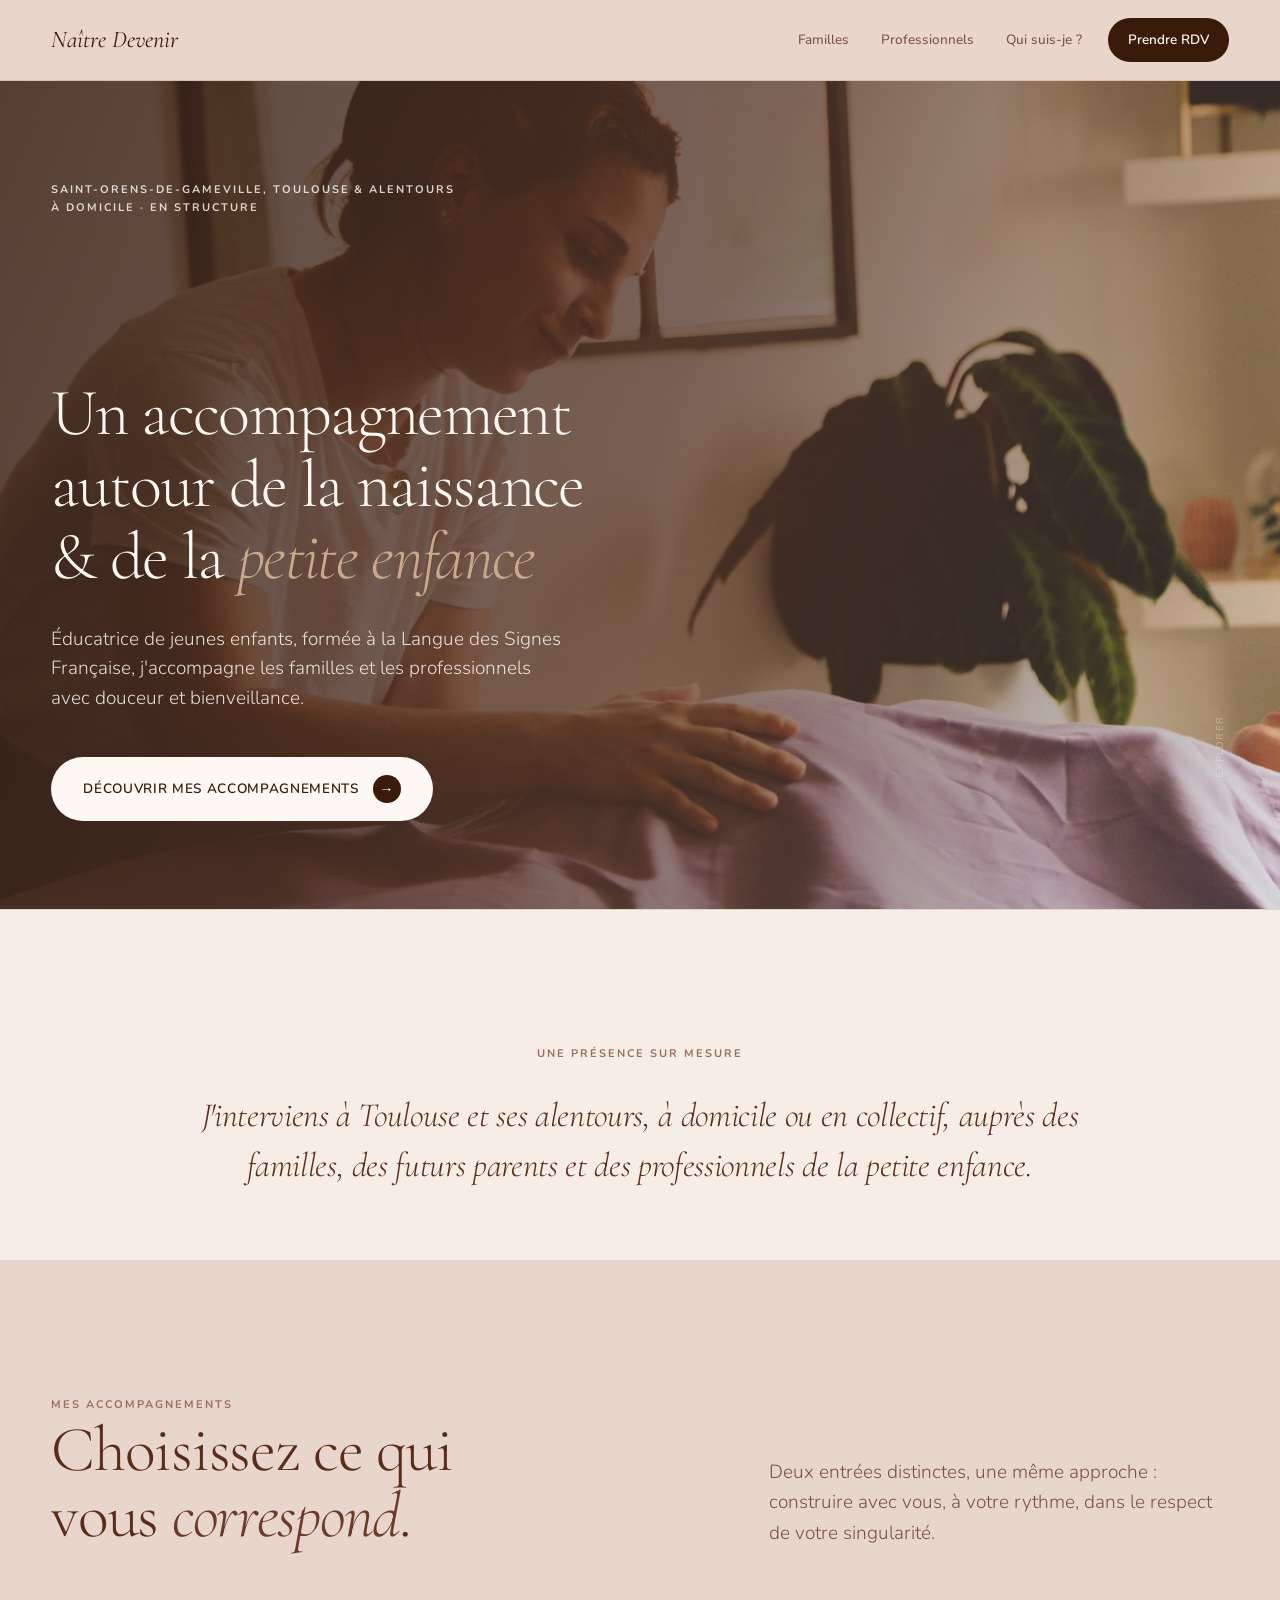
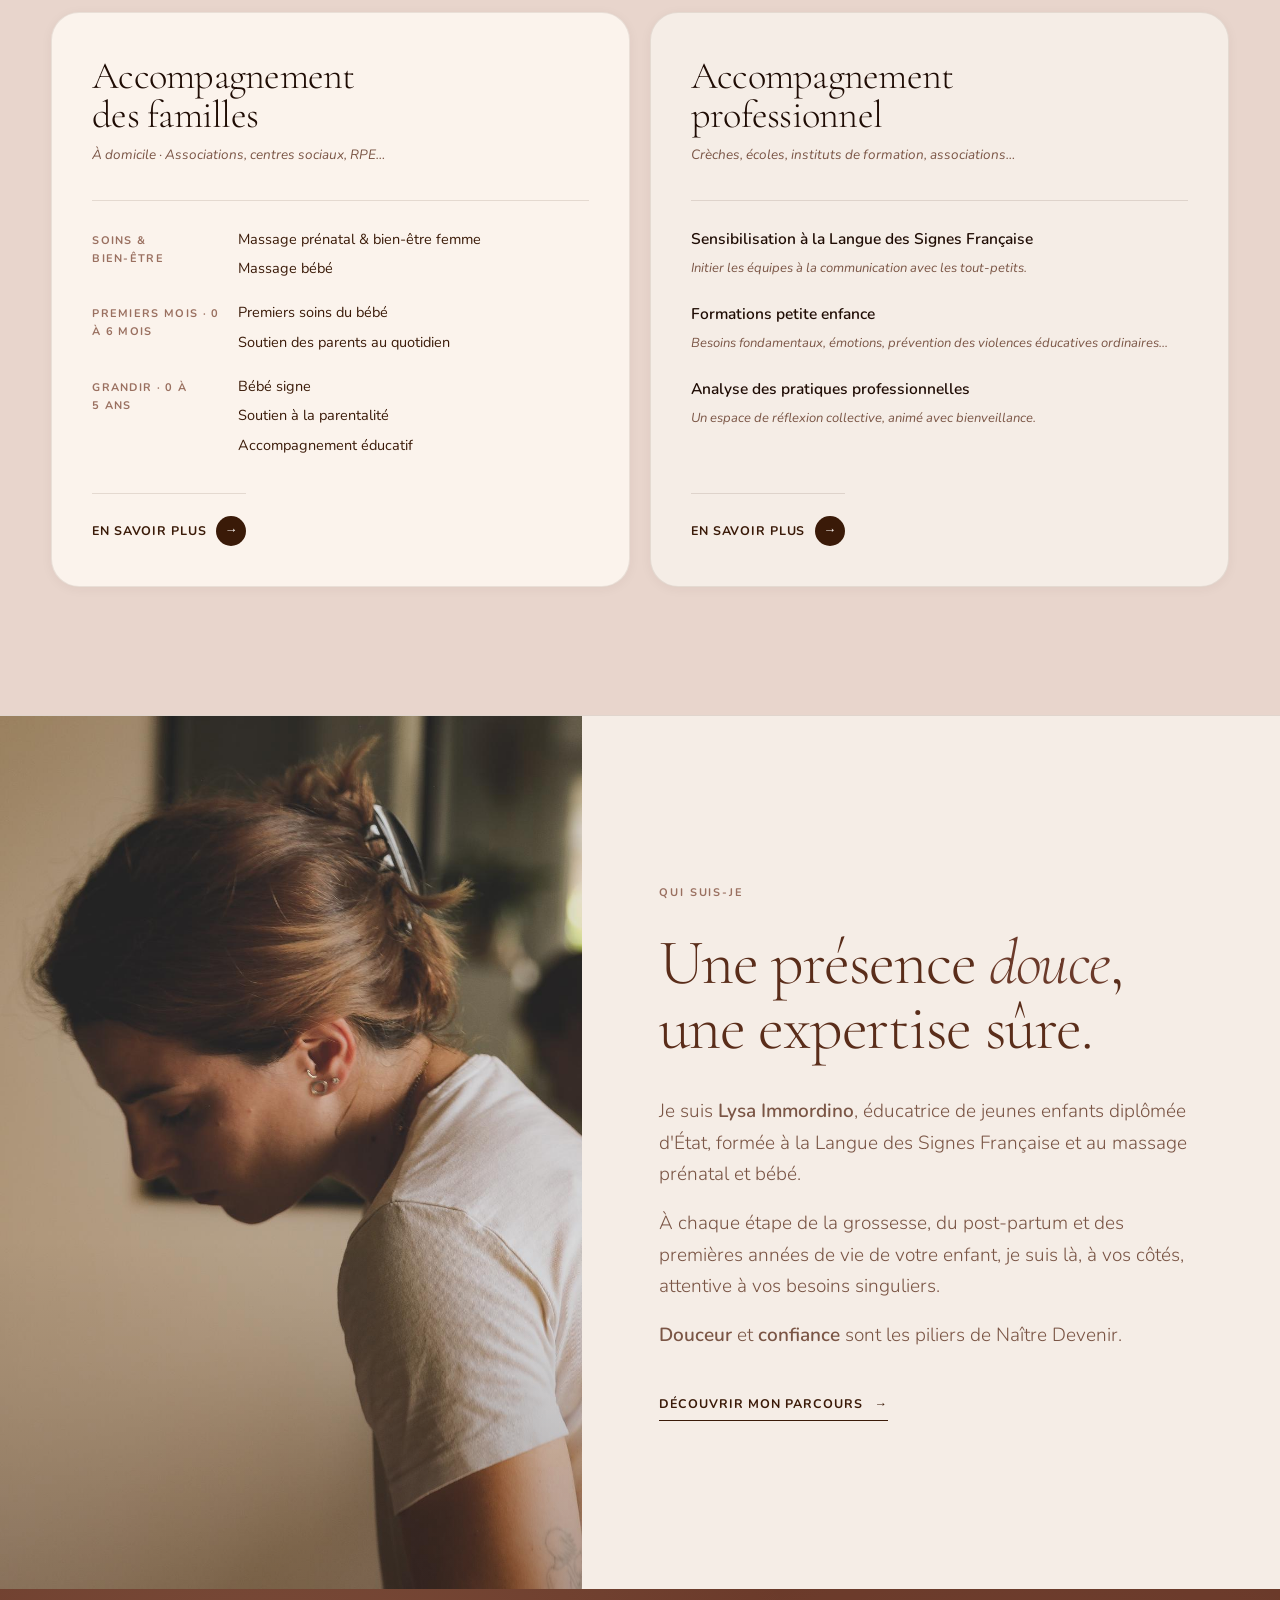
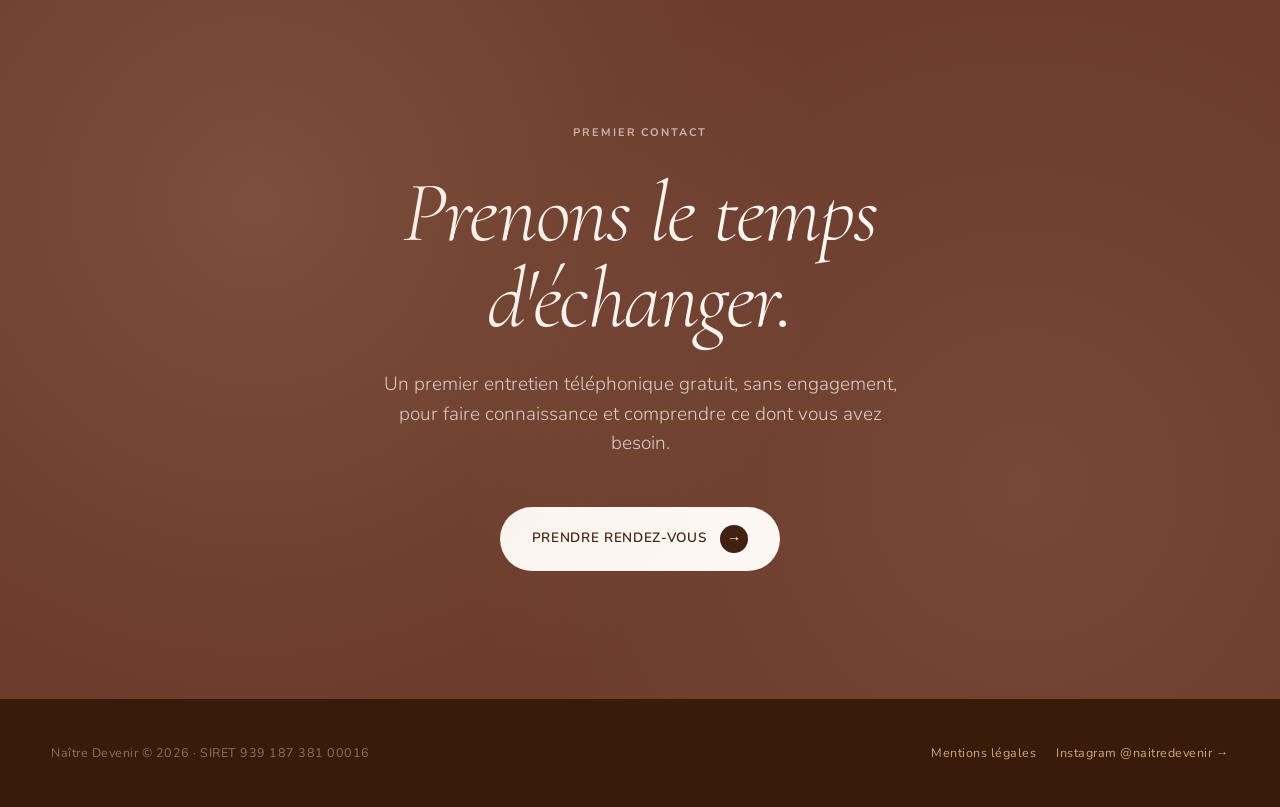
==== commit e72be0b9: "Update index.html" ====
--- a/index.html
+++ b/index.html
@@ -41,7 +41,7 @@
     </div>
     <div class="container hero-frame">
       <div class="hero-top">
-        <span class="eyebrow">Saint-Orens-de-gameville, Toulouse &amp; alentours · à domicile · en structure</span>
+        <span class="eyebrow">Saint-Orens-de-gameville, Toulouse &amp; alentours<br>à domicile · en structure</span>
       </div>
       <div class="hero-body">
         <h1>Un accompagnement<br>autour de la naissance<br>&amp; de la <em>petite enfance</em></h1>
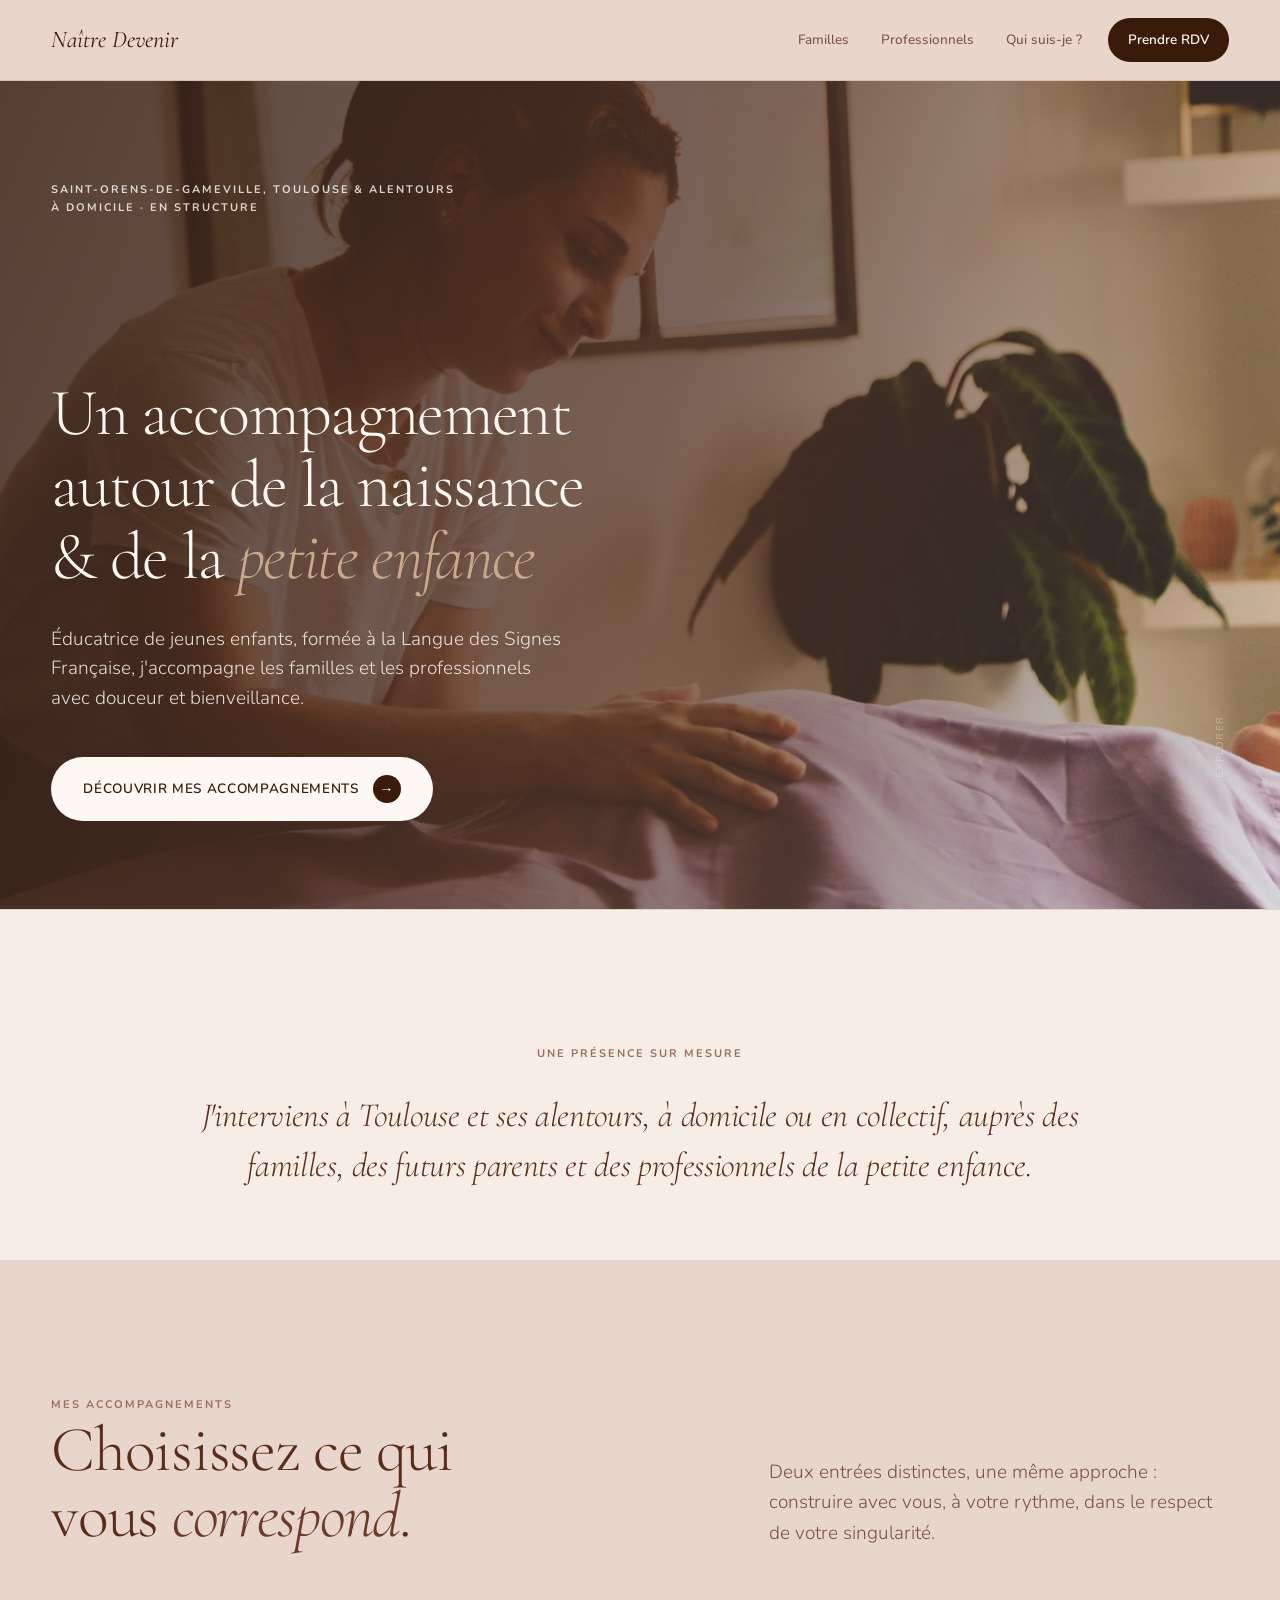
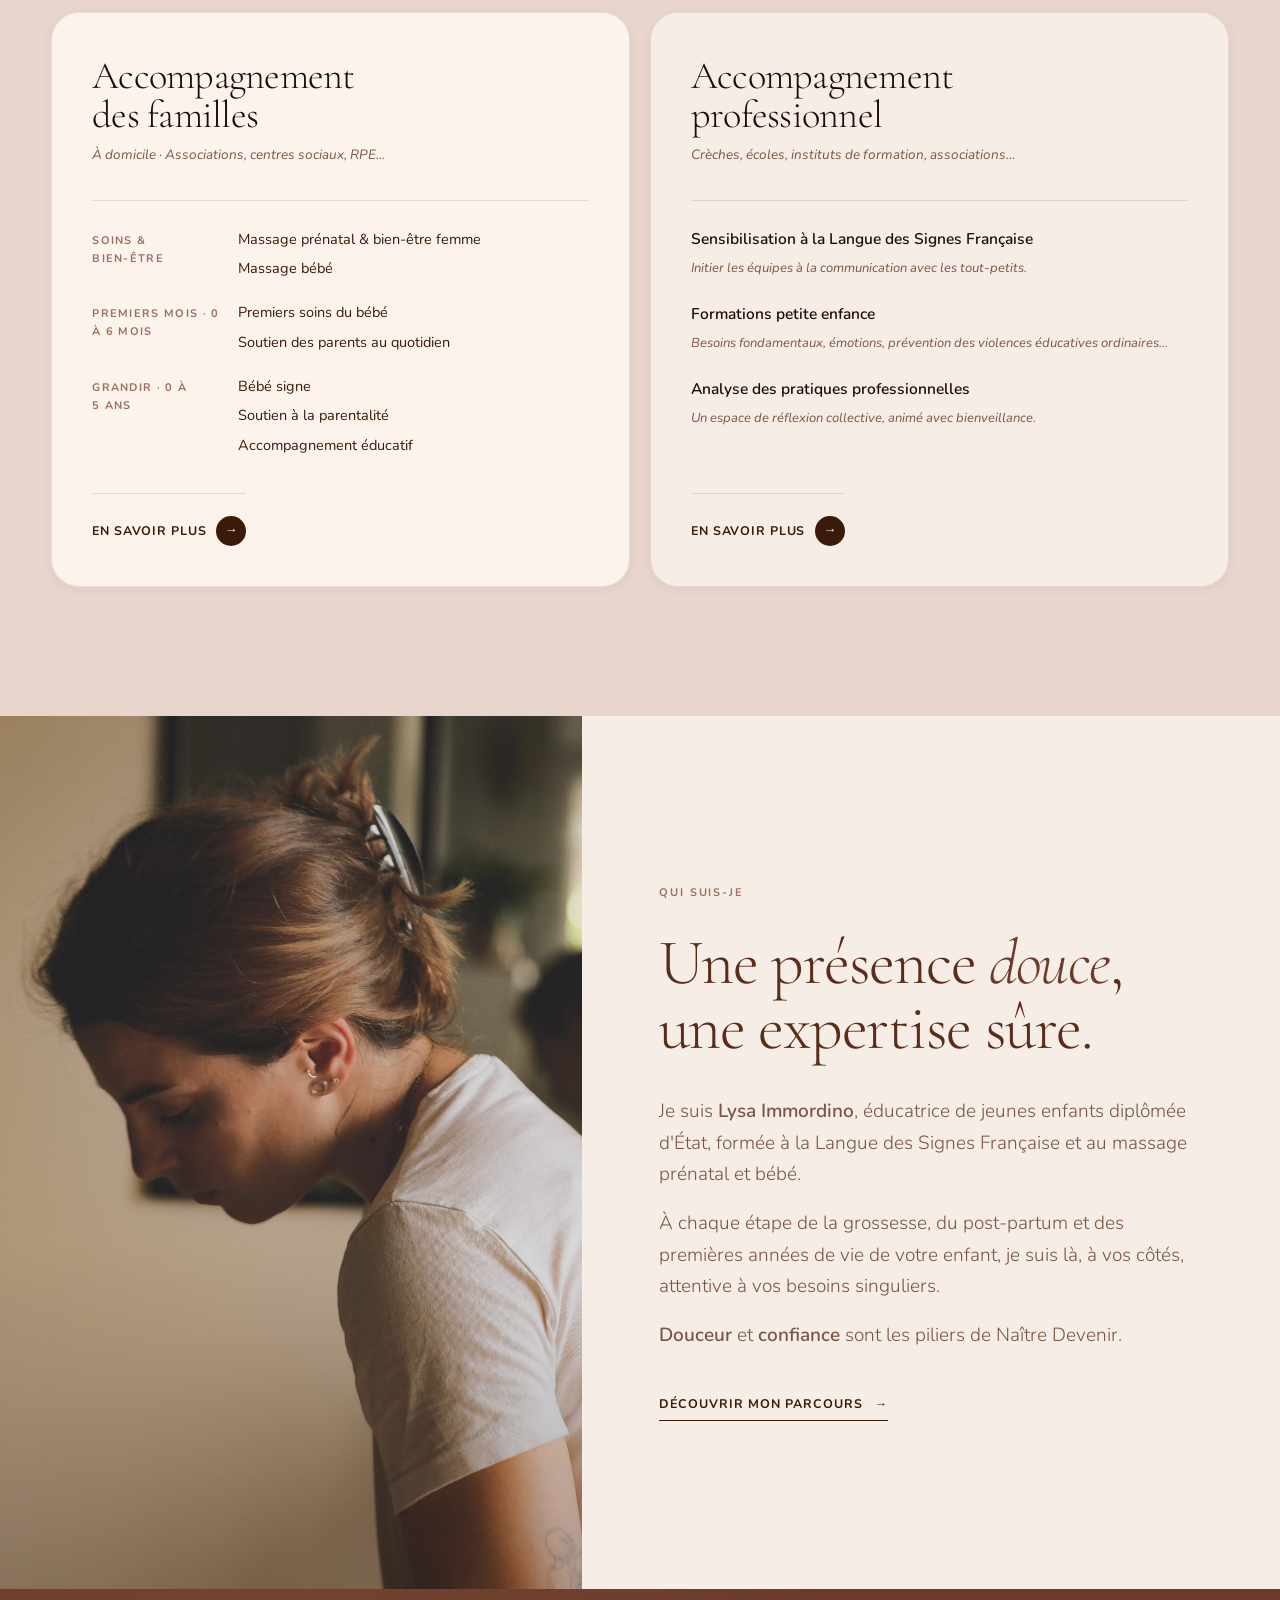
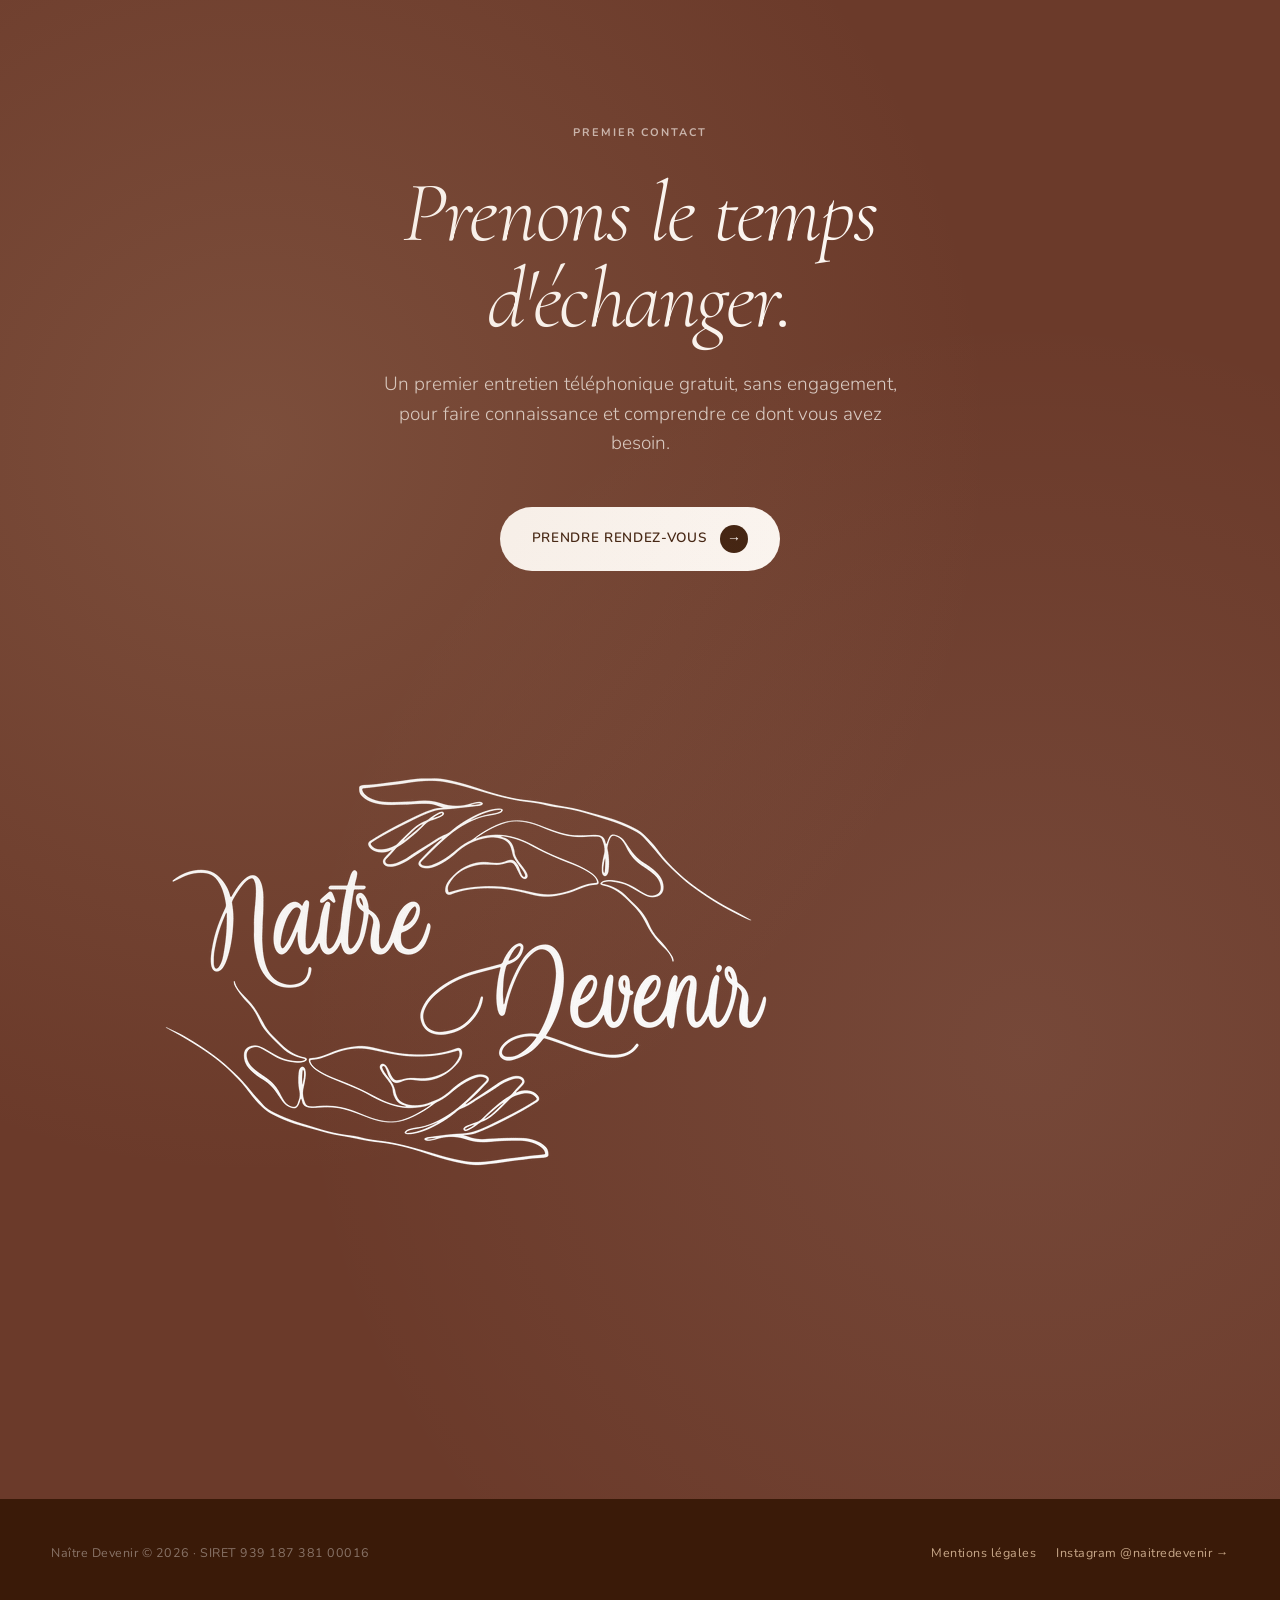
==== commit 1a0ed8e2: "Add Logo" ====
--- a/index.html
+++ b/index.html
@@ -170,6 +170,7 @@
         Prendre rendez-vous
         <span class="btn-arrow">→</span>
       </a>
+      <img src="/images/naitredevenirLogo-transp-clair.png" alt="Naître Devenir" class="cta-band-logo">
     </div>
   </section>
 
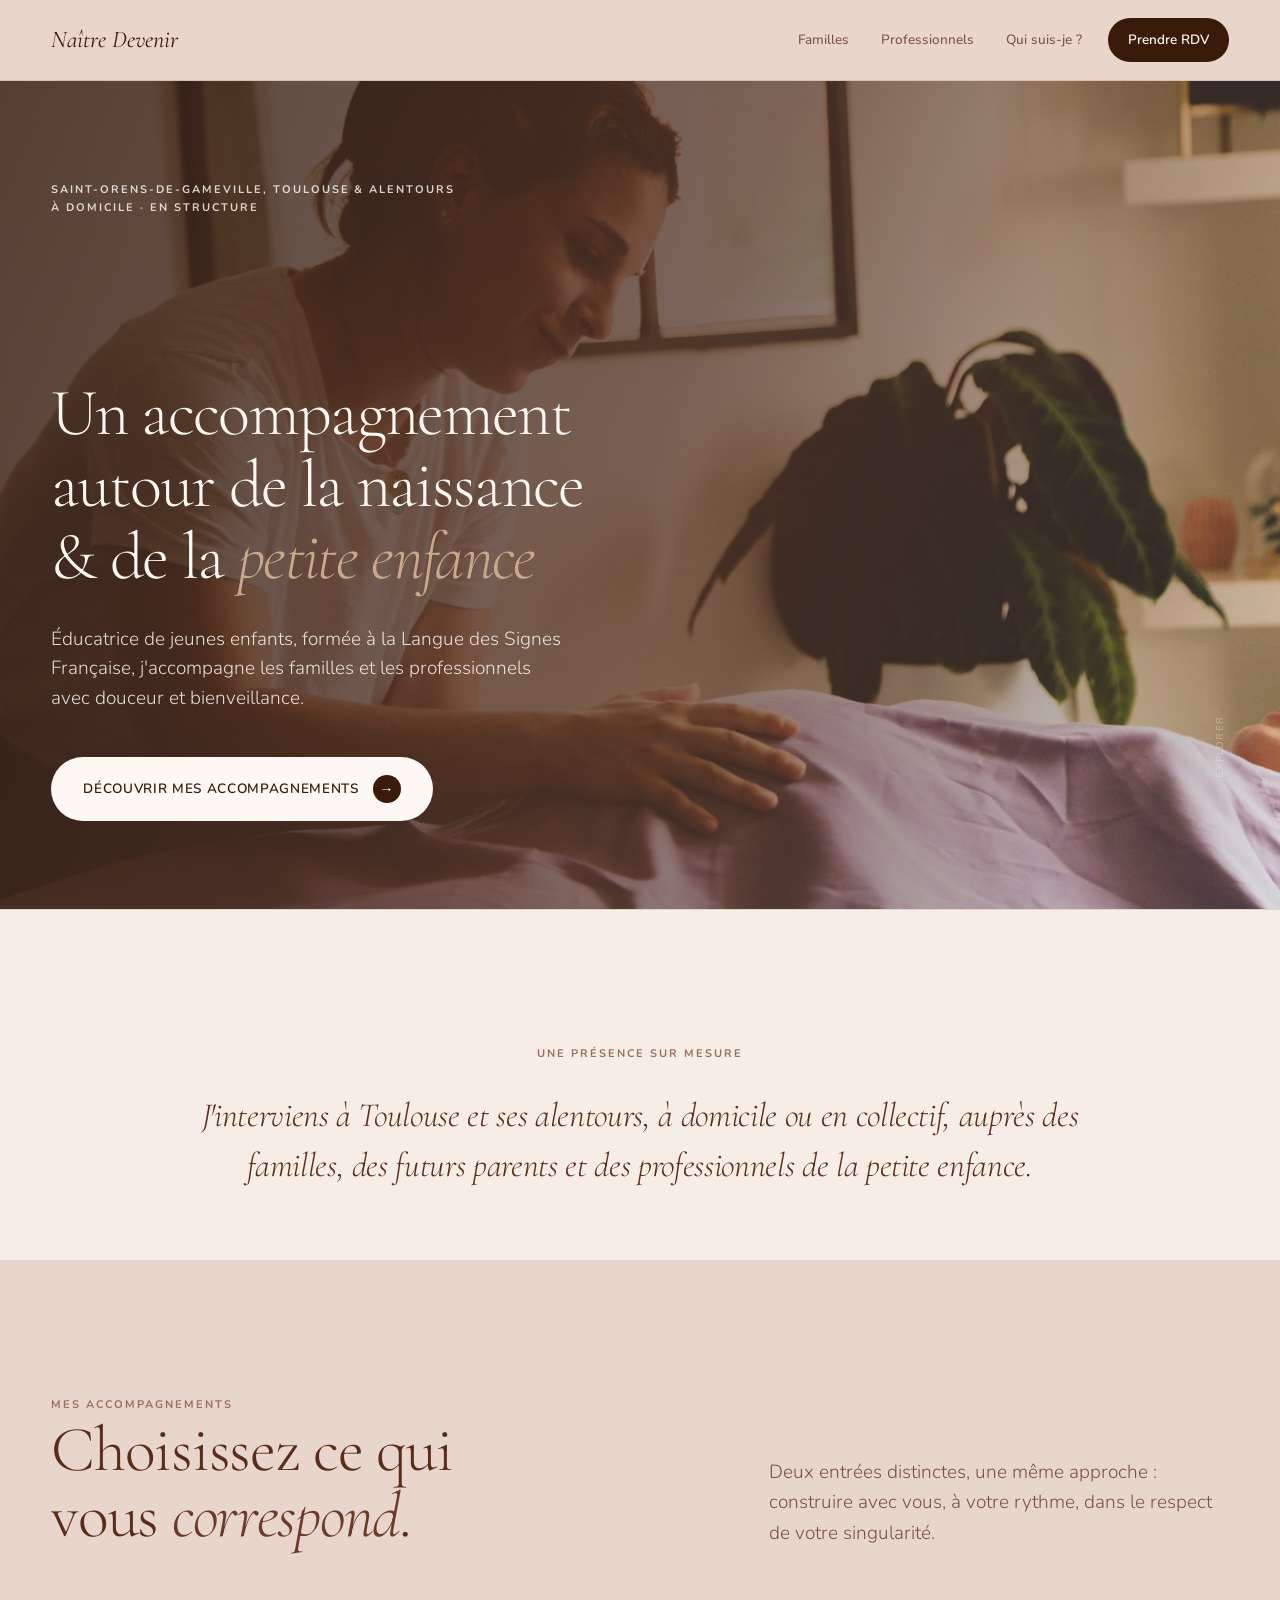
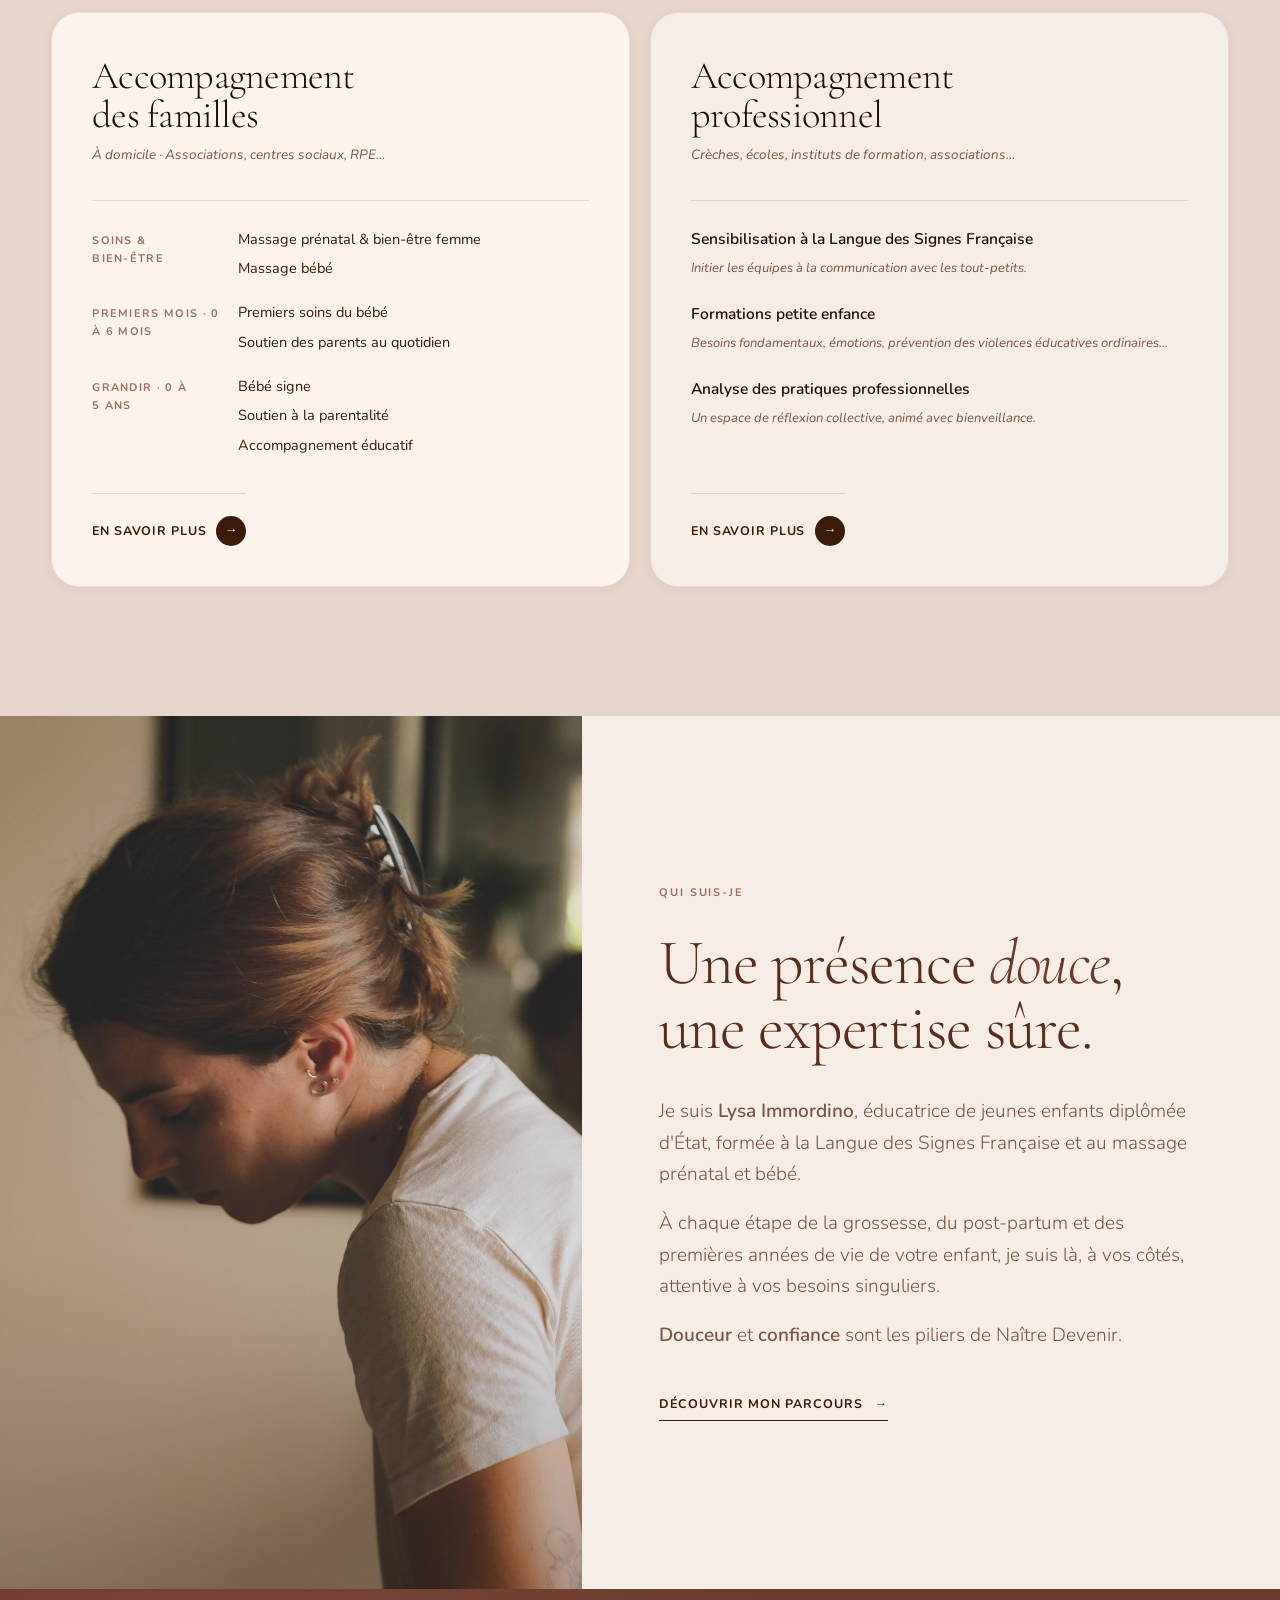
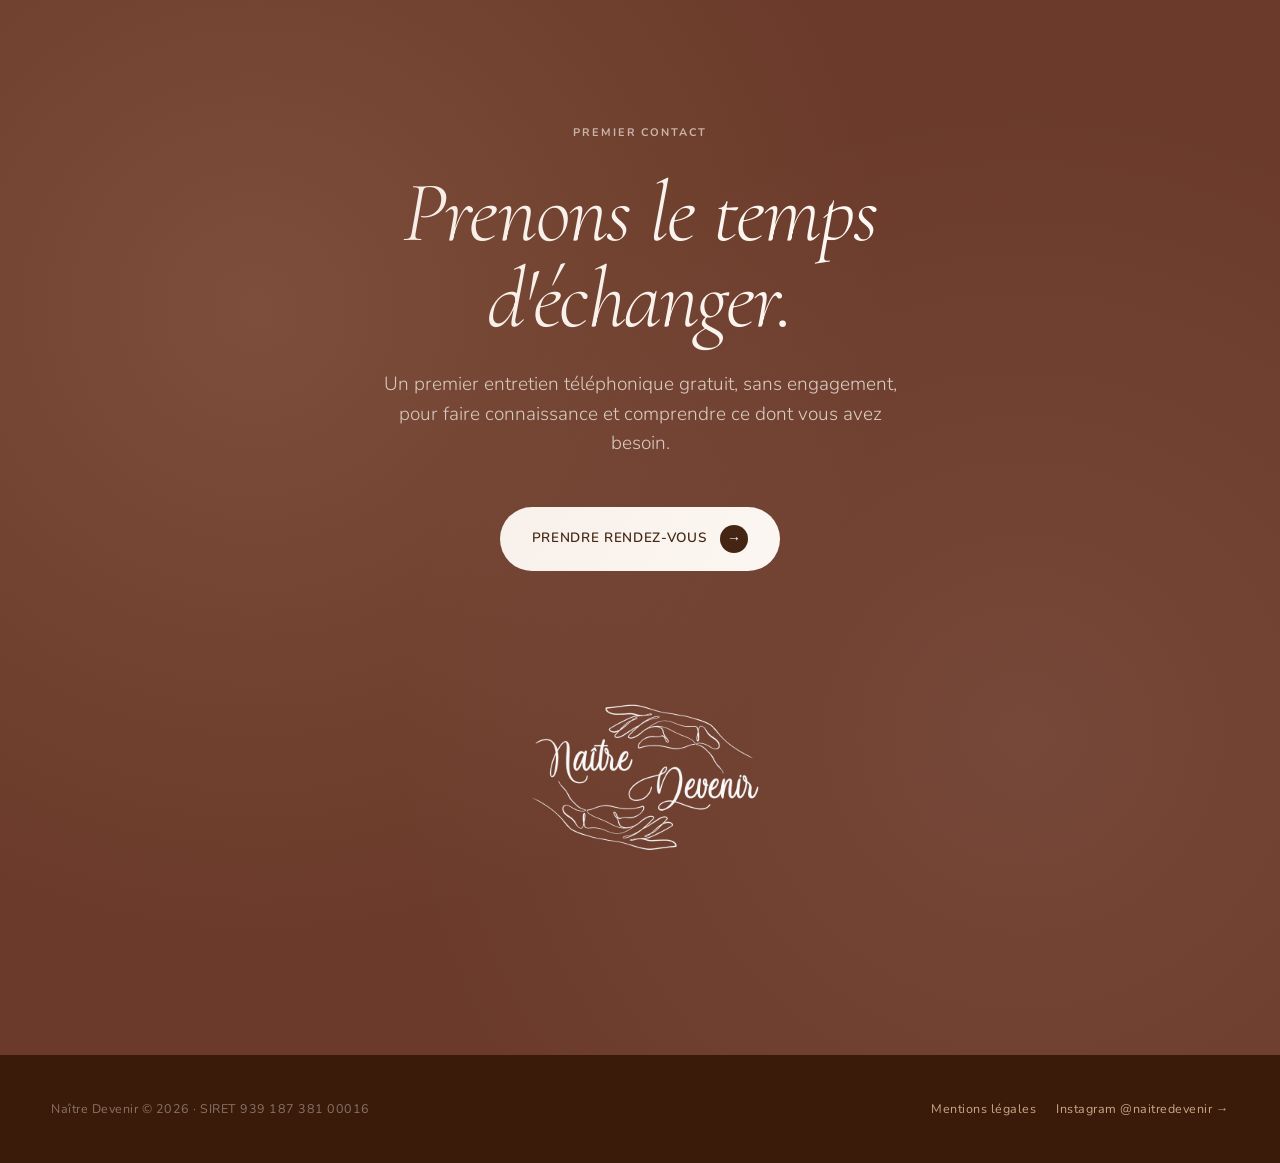
==== commit 60251b19: "Add logo" ====
--- a/index.html
+++ b/index.html
@@ -26,7 +26,7 @@
         <span></span><span></span><span></span>
       </button>
     </div>
-  </header>
+  </header> 
   <nav class="nav-mobile" id="navMobile" aria-label="Navigation mobile">
     <a href="/familles.html">Familles</a>
     <a href="/professionnels.html">Professionnels</a>
--- a/style.css
+++ b/style.css
@@ -960,6 +960,14 @@
 .cta-band p { font-size: var(--t-md); color: rgba(253,248,244,.76); max-width: 520px; margin: 0 auto 48px; line-height: 1.55; font-weight: 300; }
 .cta-band .btn       { background: var(--bg-cream); color: var(--ink-deep); }
 .cta-band .btn:hover { background: #f0e6de; }
+.cta-band-logo {
+  display: block;
+  width: 300px;
+  max-width: 60%;
+  height: auto;
+  margin: 56px auto 0;
+  position: relative;
+}
 
 /* ============================================================
    MENTIONS LÉGALES
@@ -1245,4 +1253,4 @@
 
 @media (max-width: 900px) {
   .scroll-hint { display: none; }
-}+}
